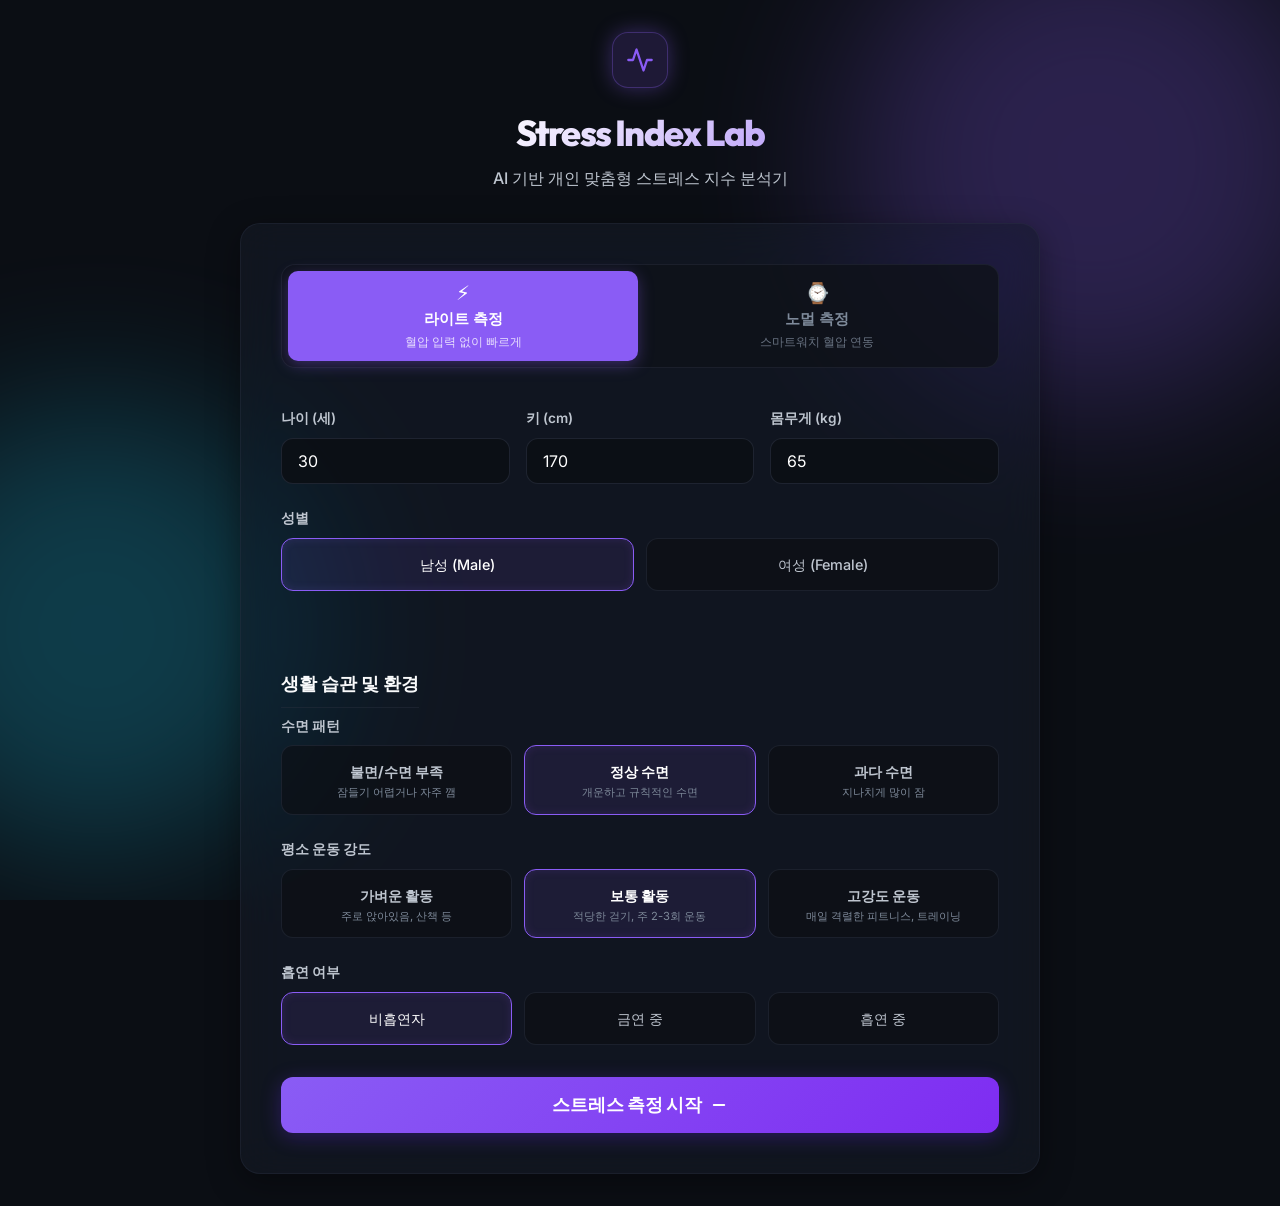
==== frontend/index.html @ 4cf1e62e "Add frontend, backend, and model files for toy web service" ====
<!DOCTYPE html>
<html lang="ko">
<head>
  <meta charset="UTF-8">
  <meta name="viewport" content="width=device-width, initial-scale=1.0">
  <title>Stress Index Lab | 스트레스 지수 측정 서비스</title>
  <!-- Google Fonts: Outfit & Inter for premium typography -->
  <link rel="preconnect" href="https://fonts.googleapis.com">
  <link rel="preconnect" href="https://fonts.gstatic.com" crossorigin>
  <link href="https://fonts.googleapis.com/css2?family=Inter:wght@300;400;500;600;700&family=Outfit:wght@400;500;600;700;800&display=swap" rel="stylesheet">
  <link rel="stylesheet" href="static/css/styles.css">
</head>
<body>
  <div class="background-decorations">
    <div class="blob blob-1"></div>
    <div class="blob blob-2"></div>
  </div>

  <main class="app-container">
    <header class="app-header">
      <div class="logo">
        <svg xmlns="http://www.w3.org/2000/svg" viewBox="0 0 24 24" fill="none" stroke="currentColor" stroke-width="2" stroke-linecap="round" stroke-linejoin="round" class="feather feather-activity"><polyline points="22 12 18 12 15 21 9 3 6 12 2 12"></polyline></svg>
      </div>
      <h1>Stress Index Lab</h1>
      <p class="subtitle">AI 기반 개인 맞춤형 스트레스 지수 분석기</p>
    </header>

    <section class="card glass">
      <!-- Mode Toggle tabs -->
      <div class="mode-tabs">
        <button type="button" class="tab-btn active" id="tab-lite" data-mode="lite">
          <span class="icon">⚡</span>
          <span class="label">라이트 측정</span>
          <span class="desc">혈압 입력 없이 빠르게</span>
        </button>
        <button type="button" class="tab-btn" id="tab-normal" data-mode="normal">
          <span class="icon">⌚</span>
          <span class="label">노멀 측정</span>
          <span class="desc">스마트워치 혈압 연동</span>
        </button>
      </div>

      <form id="stress-form" novalidate>
        <fieldset class="form-section">
          <legend class="sr-only">신체 정보 입력</legend>
          
          <div class="form-row">
            <!-- Age input -->
            <div class="input-group">
              <label for="age">나이 (세)</label>
              <input type="number" id="age" name="age" min="1" max="120" value="30" required>
              <span class="error-msg" id="age-error">올바른 나이를 입력하세요.</span>
            </div>

            <!-- Height input -->
            <div class="input-group">
              <label for="height">키 (cm)</label>
              <input type="number" id="height" name="height" min="50" max="250" step="0.1" value="170" required>
              <span class="error-msg" id="height-error">올바른 키를 입력하세요.</span>
            </div>

            <!-- Weight input -->
            <div class="input-group">
              <label for="weight">몸무게 (kg)</label>
              <input type="number" id="weight" name="weight" min="10" max="300" step="0.1" value="65" required>
              <span class="error-msg" id="weight-error">올바른 몸무게를 입력하세요.</span>
            </div>
          </div>

          <!-- Gender radio group -->
          <div class="input-group radio-group">
            <span class="group-label">성별</span>
            <div class="radio-options">
              <label class="radio-card">
                <input type="radio" name="gender" value="M" checked>
                <span class="radio-content">남성 (Male)</span>
              </label>
              <label class="radio-card">
                <input type="radio" name="gender" value="F">
                <span class="radio-content">여성 (Female)</span>
              </label>
            </div>
          </div>
        </fieldset>

        <!-- Dynamic Blood Pressure Fields for Normal Mode -->
        <fieldset class="form-section expandable collapsed" id="bp-fieldset" disabled>
          <legend class="section-title">혈압 수치 입력</legend>
          <div class="form-row">
            <!-- Systolic BP input -->
            <div class="input-group">
              <label for="systolic_blood_pressure">수축기 혈압 (mmHg) <span class="hint">최고 혈압</span></label>
              <input type="number" id="systolic_blood_pressure" name="systolic_blood_pressure" min="50" max="250" value="120">
              <span class="error-msg" id="systolic-error">최고 혈압을 입력하세요.</span>
            </div>

            <!-- Diastolic BP input -->
            <div class="input-group">
              <label for="diastolic_blood_pressure">이완기 혈압 (mmHg) <span class="hint">최저 혈압</span></label>
              <input type="number" id="diastolic_blood_pressure" name="diastolic_blood_pressure" min="30" max="200" value="80">
              <span class="error-msg" id="diastolic-error">최저 혈압을 입력하세요.</span>
            </div>
          </div>
        </fieldset>

        <fieldset class="form-section">
          <legend class="section-title">생활 습관 및 환경</legend>

          <!-- Sleep Pattern radio group -->
          <div class="input-group radio-group">
            <span class="group-label">수면 패턴</span>
            <div class="radio-options col-3">
              <label class="radio-card">
                <input type="radio" name="sleep_pattern" value="sleep difficulty">
                <span class="radio-content">
                  <span class="title">불면/수면 부족</span>
                  <span class="desc">잠들기 어렵거나 자주 깸</span>
                </span>
              </label>
              <label class="radio-card">
                <input type="radio" name="sleep_pattern" value="normal" checked>
                <span class="radio-content">
                  <span class="title">정상 수면</span>
                  <span class="desc">개운하고 규칙적인 수면</span>
                </span>
              </label>
              <label class="radio-card">
                <input type="radio" name="sleep_pattern" value="oversleeping">
                <span class="radio-content">
                  <span class="title">과다 수면</span>
                  <span class="desc">지나치게 많이 잠</span>
                </span>
              </label>
            </div>
          </div>

          <!-- Activity Level radio group -->
          <div class="input-group radio-group">
            <span class="group-label">평소 운동 강도</span>
            <div class="radio-options col-3">
              <label class="radio-card">
                <input type="radio" name="activity" value="light">
                <span class="radio-content">
                  <span class="title">가벼운 활동</span>
                  <span class="desc">주로 앉아있음, 산책 등</span>
                </span>
              </label>
              <label class="radio-card">
                <input type="radio" name="activity" value="moderate" checked>
                <span class="radio-content">
                  <span class="title">보통 활동</span>
                  <span class="desc">적당한 걷기, 주 2-3회 운동</span>
                </span>
              </label>
              <label class="radio-card">
                <input type="radio" name="activity" value="intense">
                <span class="radio-content">
                  <span class="title">고강도 운동</span>
                  <span class="desc">매일 격렬한 피트니스, 트레이닝</span>
                </span>
              </label>
            </div>
          </div>

          <!-- Smoke Status radio group -->
          <div class="input-group radio-group">
            <span class="group-label">흡연 여부</span>
            <div class="radio-options col-3">
              <label class="radio-card">
                <input type="radio" name="smoke_status" value="non-smoker" checked>
                <span class="radio-content">비흡연자</span>
              </label>
              <label class="radio-card">
                <input type="radio" name="smoke_status" value="ex-smoker">
                <span class="radio-content">금연 중</span>
              </label>
              <label class="radio-card">
                <input type="radio" name="smoke_status" value="current-smoker">
                <span class="radio-content">흡연 중</span>
              </label>
            </div>
          </div>
        </fieldset>

        <button type="submit" class="submit-btn" id="submit-btn">
          <span>스트레스 측정 시작</span>
          <svg xmlns="http://www.w3.org/2000/svg" viewBox="0 0 24 24" fill="none" stroke="currentColor" stroke-width="2.5" stroke-linecap="round" stroke-linejoin="round" class="arrow-icon"><line x1="5" y1="12" x2="19" y2="12"></polyline><polyline points="12 5 19 12 12 19"></polyline></svg>
        </button>
      </form>
    </section>
  </main>

  <!-- Loading Overlay -->
  <div class="loading-overlay hidden" id="loading-overlay">
    <div class="loading-content glass">
      <div class="spinner-container">
        <div class="pulse-ring"></div>
        <div class="pulse-icon">🧠</div>
      </div>
      <h3 id="loading-status">서버 연결 중...</h3>
      <div class="progress-bar-container">
        <div class="progress-bar" id="progress-bar"></div>
      </div>
      <p class="loading-hint hidden" id="loading-hint">
        ⚠️ 모델 서버를 깨우고 있습니다 (Cold Start).<br>처음 호출 시 최대 30초가 소요될 수 있으니 잠시만 기다려주세요.
      </p>
    </div>
  </div>

  <!-- Result Dialog (Native Modal) -->
  <dialog class="result-dialog glass" id="result-dialog">
    <form method="dialog" class="dialog-form">
      <button type="submit" class="close-btn" aria-label="닫기">
        <svg xmlns="http://www.w3.org/2000/svg" viewBox="0 0 24 24" fill="none" stroke="currentColor" stroke-width="2.5" stroke-linecap="round" stroke-linejoin="round" class="close-icon"><line x1="18" y1="6" x2="6" y2="18"></line><line x1="6" y1="6" x2="18" y2="18"></line></svg>
      </button>

      <div class="result-header">
        <h2>스트레스 측정 결과</h2>
        <span class="model-badge" id="res-model-type">Normal Mode</span>
      </div>

      <div class="result-body">
        <div class="result-visual">
          <div class="gauge-container">
            <svg class="gauge-svg" viewBox="0 0 100 100">
              <circle class="gauge-bg" cx="50" cy="50" r="42"></circle>
              <circle class="gauge-fill" id="res-gauge-fill" cx="50" cy="50" r="42"></circle>
            </svg>
            <div class="gauge-overlay">
              <span class="gauge-num" id="res-score-pct">0.0%</span>
              <span class="gauge-rank" id="res-rank">상위 0.0%</span>
            </div>
          </div>
          <div class="level-badge" id="res-level-badge">보통</div>
        </div>

        <p class="result-description" id="res-description">
          지극히 정상적이고 일상적인 스트레스 수준입니다. 적절한 휴식이 필요합니다.
        </p>

        <div class="suggestion-section">
          <!-- Recommended action card -->
          <div class="suggestion-card">
            <div class="card-header">
              <span class="icon">🧘</span>
              <h4>권장 행동 가이드</h4>
            </div>
            <p id="res-action">규칙적인 수면과 함께 가벼운 운동으로 피로를 해소해보세요.</p>
          </div>

          <!-- Recommended supplement card -->
          <div class="suggestion-card">
            <div class="card-header">
              <span class="icon">💊</span>
              <h4>도움이 되는 보조 식품</h4>
            </div>
            <p id="res-supplement">비타민 B 복합체나 홍경천 추출물</p>
          </div>
        </div>
      </div>

      <div class="result-footer">
        <button type="submit" class="confirm-btn">확인 및 닫기</button>
      </div>
    </form>
  </dialog>

  <script src="static/js/app.js"></script>
</body>
</html>
---- frontend/static/css/styles.css ----
/* ==========================================================================
   Design System & Variable Tokens
   ========================================================================== */
:root {
  /* Color Palette (HSL Tailored) */
  --bg-dark: hsl(222, 28%, 6%);
  --card-bg: hsla(222, 24%, 12%, 0.6);
  --card-border: hsla(222, 20%, 25%, 0.3);
  
  --text-primary: hsl(210, 20%, 98%);
  --text-secondary: hsl(215, 15%, 78%);
  --text-muted: hsl(215, 12%, 55%);
  
  --primary: hsl(258, 88%, 66%);
  --primary-glow: hsla(258, 88%, 66%, 0.35);
  --primary-hover: hsl(258, 88%, 72%);
  
  /* Stress Levels Themes */
  --color-very-low: hsl(142, 72%, 45%);
  --color-low: hsl(160, 68%, 46%);
  --color-normal: hsl(42, 92%, 53%);
  --color-high: hsl(20, 92%, 55%);
  --color-very-high: hsl(0, 92%, 58%);
  
  /* Fonts */
  --font-family: 'Inter', system-ui, -apple-system, sans-serif;
  --font-display: 'Outfit', var(--font-family);
  
  /* Grid & Spacing */
  --radius-lg: 20px;
  --radius-md: 12px;
  --radius-sm: 8px;
  --transition-smooth: all 0.35s cubic-bezier(0.25, 0.8, 0.25, 1);
}

/* ==========================================================================
   Reset & Base Styles
   ========================================================================== */
*, *::before, *::after {
  box-sizing: border-box;
  margin: 0;
  padding: 0;
}

body {
  background-color: var(--bg-dark);
  color: var(--text-primary);
  font-family: var(--font-family);
  line-height: 1.6;
  min-height: 100vh;
  position: relative;
  overflow-x: hidden;
  display: flex;
  justify-content: center;
  align-items: center;
  padding: 2rem 1rem;
}

.sr-only {
  position: absolute;
  width: 1px;
  height: 1px;
  padding: 0;
  margin: -1px;
  overflow: hidden;
  clip: rect(0, 0, 0, 0);
  white-space: nowrap;
  border: 0;
}

/* Background Glowing Blobs */
.background-decorations {
  position: absolute;
  top: 0;
  left: 0;
  width: 100vw;
  height: 100vh;
  overflow: hidden;
  z-index: -1;
  pointer-events: none;
}

.blob {
  position: absolute;
  border-radius: 50%;
  filter: blur(80px);
  opacity: 0.25;
}

.blob-1 {
  width: 500px;
  height: 500px;
  background-color: var(--primary);
  top: -10%;
  right: -5%;
}

.blob-2 {
  width: 450px;
  height: 450px;
  background-color: hsl(190, 80%, 50%);
  bottom: 5%;
  left: -10%;
}

/* ==========================================================================
   Layout Structures (Responsive Grid)
   ========================================================================== */
.app-container {
  width: 100%;
  max-width: 800px;
  display: flex;
  flex-direction: column;
  gap: 2rem;
  z-index: 2;
}

.app-header {
  text-align: center;
}

.app-header .logo {
  display: inline-flex;
  justify-content: center;
  align-items: center;
  width: 56px;
  height: 56px;
  border-radius: 16px;
  background-color: hsla(258, 88%, 66%, 0.15);
  border: 1px solid hsla(258, 88%, 66%, 0.3);
  color: var(--primary);
  margin-bottom: 1rem;
  box-shadow: 0 0 20px var(--primary-glow);
}

.app-header .logo svg {
  width: 28px;
  height: 28px;
}

.app-header h1 {
  font-family: var(--font-display);
  font-size: 2.25rem;
  font-weight: 800;
  letter-spacing: -0.05em;
  background: linear-gradient(135deg, #fff 30%, var(--primary) 100%);
  -webkit-background-clip: text;
  -webkit-text-fill-color: transparent;
  margin-bottom: 0.25rem;
}

.app-header .subtitle {
  color: var(--text-secondary);
  font-size: 1rem;
  font-weight: 500;
}

/* Glassmorphism Card styling */
.glass {
  background: var(--card-bg);
  backdrop-filter: blur(20px) saturate(180%);
  -webkit-backdrop-filter: blur(20px) saturate(180%);
  border: 1px solid var(--card-border);
  border-radius: var(--radius-lg);
  box-shadow: 0 8px 32px 0 rgba(0, 0, 0, 0.37);
}

.card {
  padding: 2.5rem;
}

/* ==========================================================================
   Components: Form & Tabs
   ========================================================================== */
.mode-tabs {
  display: flex;
  background-color: hsla(222, 24%, 8%, 0.8);
  padding: 6px;
  border-radius: 14px;
  border: 1px solid hsla(222, 20%, 20%, 0.5);
  margin-bottom: 2.5rem;
  gap: 4px;
}

.tab-btn {
  flex: 1;
  background: none;
  border: none;
  padding: 10px 15px;
  border-radius: 10px;
  color: var(--text-muted);
  cursor: pointer;
  display: flex;
  flex-direction: column;
  align-items: center;
  gap: 4px;
  font-family: var(--font-family);
  transition: var(--transition-smooth);
}

.tab-btn:hover {
  color: var(--text-secondary);
  background-color: hsla(222, 20%, 15%, 0.4);
}

.tab-btn.active {
  background-color: var(--primary);
  color: #fff;
  box-shadow: 0 4px 15px var(--primary-glow);
}

.tab-btn .icon {
  font-size: 1.25rem;
}

.tab-btn .label {
  font-size: 0.95rem;
  font-weight: 700;
}

.tab-btn .desc {
  font-size: 0.75rem;
  opacity: 0.8;
  font-weight: 400;
}

/* Form inputs & grouping */
.form-section {
  border: none;
  margin-bottom: 2rem;
  display: flex;
  flex-direction: column;
  gap: 1.5rem;
}

.section-title {
  font-family: var(--font-display);
  font-size: 1.15rem;
  font-weight: 700;
  color: var(--text-primary);
  margin-bottom: 0.5rem;
  padding-bottom: 0.5rem;
  border-bottom: 1px solid hsla(222, 20%, 20%, 0.5);
}

.form-row {
  display: grid;
  grid-template-columns: repeat(3, 1fr);
  gap: 1rem;
}

.input-group {
  display: flex;
  flex-direction: column;
  gap: 0.5rem;
}

.input-group label {
  font-size: 0.85rem;
  font-weight: 600;
  color: var(--text-secondary);
}

.input-group label .hint {
  font-size: 0.75rem;
  color: var(--text-muted);
  font-weight: 400;
}

/* Styled number inputs */
input[type="number"] {
  width: 100%;
  background-color: hsla(222, 24%, 6%, 0.8);
  border: 1px solid hsla(222, 20%, 25%, 0.5);
  border-radius: var(--radius-md);
  padding: 12px 16px;
  font-size: 1rem;
  color: #fff;
  font-family: var(--font-family);
  transition: var(--transition-smooth);
}

input[type="number"]:focus {
  outline: none;
  border-color: var(--primary);
  box-shadow: 0 0 0 3px var(--primary-glow);
}

/* Radio button card styling */
.group-label {
  font-size: 0.85rem;
  font-weight: 600;
  color: var(--text-secondary);
}

.radio-options {
  display: grid;
  grid-template-columns: repeat(2, 1fr);
  gap: 0.75rem;
}

.radio-options.col-3 {
  grid-template-columns: repeat(3, 1fr);
}

.radio-card {
  position: relative;
  cursor: pointer;
}

.radio-card input[type="radio"] {
  position: absolute;
  opacity: 0;
  width: 0;
  height: 0;
}

.radio-content {
  display: flex;
  flex-direction: column;
  justify-content: center;
  align-items: center;
  text-align: center;
  background-color: hsla(222, 24%, 6%, 0.6);
  border: 1px solid hsla(222, 20%, 25%, 0.4);
  border-radius: var(--radius-md);
  padding: 14px;
  min-height: 52px;
  color: var(--text-secondary);
  font-size: 0.9rem;
  font-weight: 500;
  transition: var(--transition-smooth);
}

.radio-card:hover .radio-content {
  border-color: hsla(258, 88%, 66%, 0.5);
  background-color: hsla(222, 20%, 15%, 0.4);
}

.radio-card input[type="radio"]:checked + .radio-content {
  border-color: var(--primary);
  background-color: hsla(258, 88%, 66%, 0.1);
  color: #fff;
  box-shadow: inset 0 0 10px hsla(258, 88%, 66%, 0.15);
}

.radio-content .title {
  font-weight: 700;
  font-size: 0.9rem;
  margin-bottom: 2px;
}

.radio-content .desc {
  font-size: 0.7rem;
  font-weight: 400;
  color: var(--text-muted);
  line-height: 1.3;
}

/* Expandable logic with animation */
.expandable {
  max-height: 500px;
  opacity: 1;
  overflow: hidden;
  transition: max-height 0.4s ease-out, opacity 0.3s ease-out, margin-bottom 0.3s ease-out;
}

.expandable.collapsed {
  max-height: 0;
  opacity: 0;
  margin-bottom: 0 !important;
}

/* Submit button */
.submit-btn {
  width: 100%;
  background: linear-gradient(135deg, var(--primary) 0%, hsl(265, 88%, 56%) 100%);
  border: none;
  border-radius: var(--radius-md);
  padding: 16px 20px;
  color: #fff;
  font-family: var(--font-display);
  font-size: 1.1rem;
  font-weight: 700;
  cursor: pointer;
  display: flex;
  justify-content: center;
  align-items: center;
  gap: 8px;
  transition: var(--transition-smooth);
  box-shadow: 0 4px 20px hsla(258, 88%, 56%, 0.3);
}

.submit-btn:hover {
  transform: translateY(-2px);
  box-shadow: 0 6px 25px hsla(258, 88%, 56%, 0.5);
  filter: brightness(1.1);
}

.submit-btn:active {
  transform: translateY(1px);
}

.submit-btn .arrow-icon {
  width: 18px;
  height: 18px;
  transition: transform 0.25s ease;
}

.submit-btn:hover .arrow-icon {
  transform: translateX(4px);
}

/* Input validation error styling */
.input-group.invalid input {
  border-color: var(--color-very-high) !important;
  box-shadow: 0 0 0 3px hsla(0, 92%, 58%, 0.2) !important;
}

.error-msg {
  font-size: 0.75rem;
  color: var(--color-very-high);
  display: none;
  margin-top: 2px;
}

.input-group.invalid .error-msg {
  display: block;
}

/* ==========================================================================
   Overlay Component: Simulated Loading
   ========================================================================== */
.loading-overlay {
  position: fixed;
  top: 0;
  left: 0;
  width: 100%;
  height: 100%;
  background-color: rgba(6, 9, 15, 0.85);
  backdrop-filter: blur(10px);
  display: flex;
  justify-content: center;
  align-items: center;
  z-index: 1000;
  opacity: 1;
  transition: opacity 0.3s ease;
  padding: 1.5rem;
}

.loading-overlay.hidden {
  display: none;
  opacity: 0;
  pointer-events: none;
}

.loading-content {
  width: 100%;
  max-width: 420px;
  padding: 3rem 2rem;
  display: flex;
  flex-direction: column;
  align-items: center;
  text-align: center;
}

/* Interactive Spinner Ring */
.spinner-container {
  position: relative;
  width: 80px;
  height: 80px;
  margin-bottom: 2rem;
  display: flex;
  justify-content: center;
  align-items: center;
}

.pulse-ring {
  position: absolute;
  width: 100%;
  height: 100%;
  border-radius: 50%;
  border: 3px solid hsla(258, 88%, 66%, 0.15);
  border-top-color: var(--primary);
  animation: spin 1.2s linear infinite;
}

.pulse-icon {
  font-size: 2.25rem;
  animation: pulse 1.5s ease-in-out infinite;
}

@keyframes spin {
  0% { transform: rotate(0deg); }
  100% { transform: rotate(360deg); }
}

@keyframes pulse {
  0%, 100% { transform: scale(1); }
  50% { transform: scale(1.15); }
}

.loading-content h3 {
  font-family: var(--font-display);
  font-size: 1.25rem;
  font-weight: 700;
  margin-bottom: 1rem;
}

.progress-bar-container {
  width: 100%;
  height: 6px;
  background-color: hsla(222, 20%, 20%, 0.6);
  border-radius: 3px;
  overflow: hidden;
  margin-bottom: 1rem;
}

.progress-bar {
  width: 0%;
  height: 100%;
  background: linear-gradient(90deg, var(--primary) 0%, hsl(190, 80%, 50%) 100%);
  border-radius: 3px;
  transition: width 0.1s linear;
}

.loading-hint {
  font-size: 0.78rem;
  color: var(--text-muted);
  line-height: 1.4;
  animation: fadeIn 0.4s ease forwards;
}

.loading-hint.hidden {
  display: none;
}

@keyframes fadeIn {
  from { opacity: 0; transform: translateY(5px); }
  to { opacity: 1; transform: translateY(0); }
}

/* ==========================================================================
   Overlay Component: Native Modal Dialog
   ========================================================================== */
.result-dialog {
  margin: auto;
  border: 1px solid var(--card-border);
  outline: none;
  max-width: 580px;
  width: 90%;
  padding: 2rem;
  box-shadow: 0 24px 64px rgba(0, 0, 0, 0.6);
  animation: modalSlideUp 0.4s cubic-bezier(0.25, 0.8, 0.25, 1) forwards;
}

@keyframes modalSlideUp {
  from { opacity: 0; transform: translateY(30px); }
  to { opacity: 1; transform: translateY(0); }
}

.result-dialog::backdrop {
  background-color: rgba(6, 9, 15, 0.85);
  backdrop-filter: blur(12px);
  animation: backdropFadeIn 0.3s ease forwards;
}

@keyframes backdropFadeIn {
  from { opacity: 0; }
  to { opacity: 1; }
}

.dialog-form {
  position: relative;
  display: flex;
  flex-direction: column;
  gap: 1.5rem;
}

/* Close button on modal header */
.close-btn {
  position: absolute;
  top: 0;
  right: 0;
  background: none;
  border: none;
  color: var(--text-muted);
  cursor: pointer;
  transition: var(--transition-smooth);
}

.close-btn:hover {
  color: #fff;
  transform: rotate(90deg);
}

.close-btn svg {
  width: 20px;
  height: 20px;
}

.result-header h2 {
  font-family: var(--font-display);
  font-size: 1.6rem;
  font-weight: 800;
  letter-spacing: -0.03em;
  margin-bottom: 0.25rem;
}

.model-badge {
  display: inline-block;
  font-size: 0.72rem;
  font-weight: 700;
  background-color: hsla(222, 20%, 25%, 0.5);
  border: 1px solid hsla(222, 20%, 35%, 0.4);
  padding: 3px 8px;
  border-radius: 6px;
  color: var(--text-secondary);
  text-transform: uppercase;
}

/* Result Visualization (Gauges) */
.result-body {
  display: flex;
  flex-direction: column;
  gap: 1.5rem;
}

.result-visual {
  display: flex;
  flex-direction: column;
  align-items: center;
  gap: 1rem;
}

.gauge-container {
  position: relative;
  width: 160px;
  height: 160px;
}

.gauge-svg {
  transform: rotate(-90deg);
  width: 100%;
  height: 100%;
}

.gauge-bg {
  fill: none;
  stroke: hsla(222, 20%, 20%, 0.4);
  stroke-width: 7;
}

.gauge-fill {
  fill: none;
  stroke: var(--primary);
  stroke-width: 8;
  stroke-linecap: round;
  stroke-dasharray: 264; /* 2 * pi * r = 2 * 3.14159 * 42 = ~263.9 */
  stroke-dashoffset: 264;
  transition: stroke-dashoffset 1.5s cubic-bezier(0.25, 0.8, 0.25, 1);
}

.gauge-overlay {
  position: absolute;
  top: 0;
  left: 0;
  width: 100%;
  height: 100%;
  display: flex;
  flex-direction: column;
  justify-content: center;
  align-items: center;
}

.gauge-num {
  font-family: var(--font-display);
  font-size: 2.1rem;
  font-weight: 800;
  line-height: 1;
}

.gauge-rank {
  font-size: 0.82rem;
  font-weight: 600;
  color: var(--text-secondary);
  margin-top: 2px;
}

/* Level classification badge */
.level-badge {
  display: inline-flex;
  padding: 6px 16px;
  border-radius: 30px;
  font-weight: 700;
  font-size: 1.05rem;
  border: 1px solid transparent;
  box-shadow: 0 4px 15px rgba(0, 0, 0, 0.25);
  transition: var(--transition-smooth);
}

/* Color codes mapping for classifications */
.very-low {
  background-color: hsla(142, 72%, 45%, 0.15);
  border-color: var(--color-very-low);
  color: var(--color-very-low);
  box-shadow: 0 0 15px hsla(142, 72%, 45%, 0.15);
}

.low {
  background-color: hsla(160, 68%, 46%, 0.15);
  border-color: var(--color-low);
  color: var(--color-low);
  box-shadow: 0 0 15px hsla(160, 68%, 46%, 0.15);
}

.normal {
  background-color: hsla(42, 92%, 53%, 0.15);
  border-color: var(--color-normal);
  color: var(--color-normal);
  box-shadow: 0 0 15px hsla(42, 92%, 53%, 0.15);
}

.high {
  background-color: hsla(20, 92%, 55%, 0.15);
  border-color: var(--color-high);
  color: var(--color-high);
  box-shadow: 0 0 15px hsla(20, 92%, 55%, 0.15);
}

.very-high {
  background-color: hsla(0, 92%, 58%, 0.15);
  border-color: var(--color-very-high);
  color: var(--color-very-high);
  box-shadow: 0 0 15px hsla(0, 92%, 58%, 0.15);
}

.result-description {
  text-align: center;
  font-size: 0.98rem;
  color: var(--text-primary);
  line-height: 1.5;
  background-color: hsla(222, 20%, 15%, 0.3);
  padding: 14px 20px;
  border-radius: var(--radius-md);
  border: 1px solid hsla(222, 20%, 20%, 0.3);
}

/* Suggestions cards grid */
.suggestion-section {
  display: grid;
  grid-template-columns: repeat(2, 1fr);
  gap: 1rem;
}

.suggestion-card {
  background-color: hsla(222, 20%, 15%, 0.3);
  border: 1px solid hsla(222, 20%, 20%, 0.5);
  border-radius: var(--radius-md);
  padding: 1.25rem;
}

.suggestion-card .card-header {
  display: flex;
  align-items: center;
  gap: 8px;
  margin-bottom: 0.5rem;
}

.suggestion-card .card-header .icon {
  font-size: 1.25rem;
}

.suggestion-card h4 {
  font-family: var(--font-display);
  font-weight: 700;
  font-size: 0.92rem;
  color: var(--text-primary);
}

.suggestion-card p {
  font-size: 0.84rem;
  color: var(--text-secondary);
  line-height: 1.4;
}

.result-footer {
  margin-top: 1rem;
}

.confirm-btn {
  width: 100%;
  background-color: hsla(222, 20%, 20%, 0.8);
  border: 1px solid hsla(222, 20%, 30%, 0.5);
  border-radius: var(--radius-md);
  padding: 14px 20px;
  color: #fff;
  font-family: var(--font-display);
  font-weight: 700;
  font-size: 1rem;
  cursor: pointer;
  transition: var(--transition-smooth);
}

.confirm-btn:hover {
  background-color: hsla(222, 20%, 25%, 0.9);
  border-color: hsla(222, 20%, 40%, 0.5);
}

/* ==========================================================================
   Responsive Breakpoints
   ========================================================================== */

/* 1. Web / Large Viewports (Already default) */

/* 2. Tablet Viewport (768px - 1024px) */
@media (max-width: 1024px) {
  .card {
    padding: 2rem;
  }
}

/* 3. Mobile Viewport (< 768px) */
@media (max-width: 768px) {
  body {
    padding: 1rem 0.5rem;
  }
  
  .app-header h1 {
    font-size: 1.85rem;
  }
  
  .card {
    padding: 1.5rem 1.2rem;
  }
  
  .mode-tabs {
    margin-bottom: 1.75rem;
  }
  
  .tab-btn {
    padding: 8px 10px;
  }
  
  .tab-btn .label {
    font-size: 0.85rem;
  }
  
  .tab-btn .desc {
    display: none; /* Hide description on mobile to save space */
  }
  
  .form-row {
    grid-template-columns: 1fr; /* Stack age, height, weight inputs */
    gap: 1.25rem;
  }
  
  .radio-options {
    grid-template-columns: 1fr; /* Stack options for genders */
  }
  
  .radio-options.col-3 {
    grid-template-columns: 1fr; /* Stack lifestyle options */
    gap: 0.5rem;
  }
  
  .radio-content {
    min-height: 48px;
    padding: 10px;
  }
  
  .suggestion-section {
    grid-template-columns: 1fr; /* Stack action/supplement cards */
  }
  
  .result-dialog {
    width: 95%;
    padding: 1.5rem 1.2rem;
  }
}
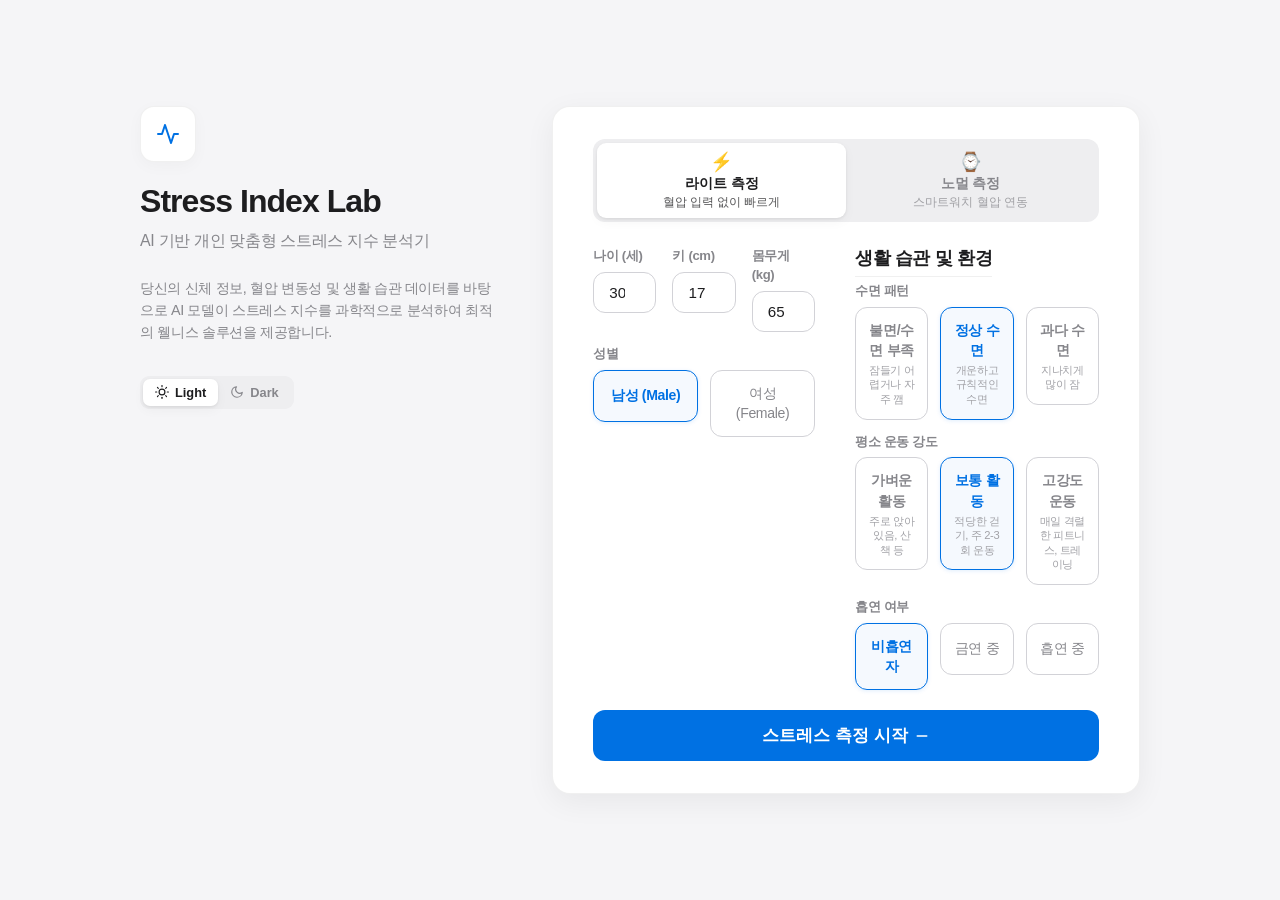
==== commit 07c0bbb7: "layout: move logo to left sidebar on desktop and add Apple-style light/dark mode switcher" ====
--- a/frontend/index.html
+++ b/frontend/index.html
@@ -17,15 +17,31 @@
   </div>
 
   <main class="app-container">
-    <header class="app-header">
-      <div class="logo">
-        <svg xmlns="http://www.w3.org/2000/svg" viewBox="0 0 24 24" fill="none" stroke="currentColor" stroke-width="2" stroke-linecap="round" stroke-linejoin="round" class="feather feather-activity"><polyline points="22 12 18 12 15 21 9 3 6 12 2 12"></polyline></svg>
-      </div>
-      <h1>Stress Index Lab</h1>
-      <p class="subtitle">AI 기반 개인 맞춤형 스트레스 지수 분석기</p>
-    </header>
-
-    <section class="card glass">
+    <div class="sidebar">
+      <header class="app-header">
+        <div class="logo">
+          <svg xmlns="http://www.w3.org/2000/svg" viewBox="0 0 24 24" fill="none" stroke="currentColor" stroke-width="2" stroke-linecap="round" stroke-linejoin="round" class="feather feather-activity"><polyline points="22 12 18 12 15 21 9 3 6 12 2 12"></polyline></svg>
+        </div>
+        <h1>Stress Index Lab</h1>
+        <p class="subtitle">AI 기반 개인 맞춤형 스트레스 지수 분석기</p>
+      </header>
+      <p class="sidebar-desc">
+        당신의 신체 정보, 혈압 변동성 및 생활 습관 데이터를 바탕으로 AI 모델이 스트레스 지수를 과학적으로 분석하여 최적의 웰니스 솔루션을 제공합니다.
+      </p>
+      <!-- Apple-style Theme Switcher -->
+      <div class="theme-switcher">
+        <button type="button" class="theme-btn" id="theme-light" aria-label="라이트 모드">
+          <svg xmlns="http://www.w3.org/2000/svg" width="14" height="14" viewBox="0 0 24 24" fill="none" stroke="currentColor" stroke-width="2" stroke-linecap="round" stroke-linejoin="round" class="sun-icon"><circle cx="12" cy="12" r="5"></circle><line x1="12" y1="1" x2="12" y2="3"></line><line x1="12" y1="21" x2="12" y2="23"></line><line x1="4.22" y1="4.22" x2="5.64" y2="5.64"></line><line x1="18.36" y1="18.36" x2="19.78" y2="19.78"></line><line x1="1" y1="12" x2="3" y2="12"></line><line x1="21" y1="12" x2="23" y2="12"></line><line x1="4.22" y1="19.78" x2="5.64" y2="18.36"></line><line x1="18.36" y1="5.64" x2="19.78" y2="4.22"></line></svg>
+          <span>Light</span>
+        </button>
+        <button type="button" class="theme-btn" id="theme-dark" aria-label="다크 모드">
+          <svg xmlns="http://www.w3.org/2000/svg" width="14" height="14" viewBox="0 0 24 24" fill="none" stroke="currentColor" stroke-width="2" stroke-linecap="round" stroke-linejoin="round" class="moon-icon"><path d="M21 12.79A9 9 0 1 1 11.21 3 7 7 0 0 0 21 12.79z"></path></svg>
+          <span>Dark</span>
+        </button>
+      </div>
+    </div>
+
+    <section class="card">
       <!-- Mode Toggle tabs -->
       <div class="mode-tabs">
         <button type="button" class="tab-btn active" id="tab-lite" data-mode="lite">
--- a/frontend/static/css/styles.css
+++ b/frontend/static/css/styles.css
@@ -1,36 +1,88 @@
 /* ==========================================================================
-   Design System & Variable Tokens
+   Design System & Variable Tokens (Apple SF/Store Style)
    ========================================================================== */
 :root {
-  /* Color Palette (HSL Tailored) */
-  --bg-dark: hsl(222, 28%, 6%);
-  --card-bg: hsla(222, 24%, 12%, 0.6);
-  --card-border: hsla(222, 20%, 25%, 0.3);
-  
-  --text-primary: hsl(210, 20%, 98%);
-  --text-secondary: hsl(215, 15%, 78%);
-  --text-muted: hsl(215, 12%, 55%);
-  
-  --primary: hsl(258, 88%, 66%);
-  --primary-glow: hsla(258, 88%, 66%, 0.35);
-  --primary-hover: hsl(258, 88%, 72%);
+  /* Apple Light Mode Palette (Default) */
+  --bg-color: #F5F5F7; /* Apple signature light gray background */
+  --card-bg: #FFFFFF;
+  --card-border: rgba(0, 0, 0, 0.06);
+  
+  --text-primary: #1D1D1F; /* Apple black */
+  --text-secondary: #86868B; /* Apple gray */
+  --text-muted: #A1A1A6;
+  
+  --primary: #0071E3; /* Apple Blue */
+  --primary-glow: rgba(0, 113, 227, 0.12);
+  --primary-hover: #0077ED;
+  --primary-active: #0062C4;
+  
+  /* Segmented Control variables */
+  --segmented-bg: #EEEEF0;
+  --segmented-thumb: #FFFFFF;
+  --segmented-text-active: #1D1D1F;
+  
+  /* Inputs & radio cards */
+  --input-bg: #FFFFFF;
+  --input-border: #D2D2D7;
+  --radio-card-bg: #FFFFFF;
+  --radio-card-border: #D2D2D7;
+  --radio-card-hover: rgba(0, 113, 227, 0.04);
+  --radio-card-checked-bg: rgba(0, 113, 227, 0.04);
+  --radio-card-checked-border: #0071E3;
   
   /* Stress Levels Themes */
-  --color-very-low: hsl(142, 72%, 45%);
-  --color-low: hsl(160, 68%, 46%);
-  --color-normal: hsl(42, 92%, 53%);
-  --color-high: hsl(20, 92%, 55%);
-  --color-very-high: hsl(0, 92%, 58%);
+  --color-very-low: #34C759; /* Apple green */
+  --color-low: #30D158;
+  --color-normal: #FFCC00; /* Apple yellow */
+  --color-high: #FF9500; /* Apple orange */
+  --color-very-high: #FF3B30; /* Apple red */
   
   /* Fonts */
-  --font-family: 'Inter', system-ui, -apple-system, sans-serif;
-  --font-display: 'Outfit', var(--font-family);
+  --font-family: -apple-system, BlinkMacSystemFont, "SF Pro Text", "SF Pro Icons", "Helvetica Neue", Helvetica, Arial, sans-serif;
+  --font-display: -apple-system, BlinkMacSystemFont, "SF Pro Display", "SF Pro Icons", "Helvetica Neue", Helvetica, Arial, sans-serif;
   
   /* Grid & Spacing */
-  --radius-lg: 20px;
+  --radius-lg: 18px; /* Apple default card corner radius */
   --radius-md: 12px;
   --radius-sm: 8px;
-  --transition-smooth: all 0.35s cubic-bezier(0.25, 0.8, 0.25, 1);
+  --transition-smooth: all 0.25s cubic-bezier(0.25, 1, 0.5, 1); /* Apple-like fast-out transition */
+  --shadow-subtle: 0 4px 16px rgba(0, 0, 0, 0.03);
+  --shadow-card: 0 8px 30px rgba(0, 0, 0, 0.06);
+}
+
+/* Apple Dark Mode Palette */
+@media (prefers-color-scheme: dark) {
+  :root {
+    --bg-color: #161617; /* Apple premium dark background */
+    --card-bg: #1D1D1F; /* Apple dark card */
+    --card-border: rgba(255, 255, 255, 0.06);
+    
+    --text-primary: #F5F5F7;
+    --text-secondary: #86868B;
+    --text-muted: #6E6E73;
+    
+    --primary: #0A84FF; /* Apple SF Blue for dark mode */
+    --primary-glow: rgba(10, 132, 255, 0.2);
+    --primary-hover: #359AFF;
+    --primary-active: #0070E0;
+    
+    /* Segmented Control dark mode variables */
+    --segmented-bg: #2C2C2E;
+    --segmented-thumb: #636366;
+    --segmented-text-active: #F5F5F7;
+    
+    /* Inputs & radio cards dark mode */
+    --input-bg: #1D1D1F;
+    --input-border: #424245;
+    --radio-card-bg: #1D1D1F;
+    --radio-card-border: #424245;
+    --radio-card-hover: rgba(10, 132, 255, 0.05);
+    --radio-card-checked-bg: rgba(10, 132, 255, 0.05);
+    --radio-card-checked-border: #0A84FF;
+    
+    --shadow-subtle: 0 4px 16px rgba(0, 0, 0, 0.15);
+    --shadow-card: 0 8px 32px rgba(0, 0, 0, 0.3);
+  }
 }
 
 /* ==========================================================================
@@ -43,10 +95,12 @@
 }
 
 body {
-  background-color: var(--bg-dark);
+  background-color: var(--bg-color);
   color: var(--text-primary);
   font-family: var(--font-family);
-  line-height: 1.6;
+  line-height: 1.47059; /* Apple official typography line height */
+  font-weight: 400;
+  letter-spacing: -0.022em;
   min-height: 100vh;
   position: relative;
   overflow-x: hidden;
@@ -54,6 +108,7 @@
   justify-content: center;
   align-items: center;
   padding: 2rem 1rem;
+  transition: background-color 0.3s ease, color 0.3s ease;
 }
 
 .sr-only {
@@ -68,39 +123,9 @@
   border: 0;
 }
 
-/* Background Glowing Blobs */
+/* Hide background glowing blobs for clean Apple look */
 .background-decorations {
-  position: absolute;
-  top: 0;
-  left: 0;
-  width: 100vw;
-  height: 100vh;
-  overflow: hidden;
-  z-index: -1;
-  pointer-events: none;
-}
-
-.blob {
-  position: absolute;
-  border-radius: 50%;
-  filter: blur(80px);
-  opacity: 0.25;
-}
-
-.blob-1 {
-  width: 500px;
-  height: 500px;
-  background-color: var(--primary);
-  top: -10%;
-  right: -5%;
-}
-
-.blob-2 {
-  width: 450px;
-  height: 450px;
-  background-color: hsl(190, 80%, 50%);
-  bottom: 5%;
-  left: -10%;
+  display: none;
 }
 
 /* ==========================================================================
@@ -113,6 +138,56 @@
   flex-direction: column;
   gap: 2rem;
   z-index: 2;
+  transition: max-width 0.3s ease;
+}
+
+/* Sidebar default (mobile/tablet) */
+.sidebar {
+  display: flex;
+  flex-direction: column;
+  align-items: center;
+  gap: 1rem;
+  text-align: center;
+}
+
+.sidebar-desc {
+  display: none; /* Hide on mobile/tablet */
+}
+
+/* Apple-style Theme Switcher */
+.theme-switcher {
+  display: inline-flex;
+  background-color: var(--segmented-bg);
+  padding: 3px;
+  border-radius: 9px;
+  width: fit-content;
+  transition: background-color 0.3s ease;
+}
+
+.theme-btn {
+  background: none;
+  border: none;
+  padding: 6px 12px;
+  border-radius: 7px;
+  color: var(--text-secondary);
+  cursor: pointer;
+  display: flex;
+  align-items: center;
+  gap: 6px;
+  font-family: var(--font-family);
+  font-size: 0.8rem;
+  font-weight: 600;
+  transition: var(--transition-smooth);
+}
+
+.theme-btn:hover {
+  color: var(--text-primary);
+}
+
+.theme-btn.active {
+  background-color: var(--segmented-thumb);
+  color: var(--segmented-text-active);
+  box-shadow: 0 1px 3px rgba(0, 0, 0, 0.08), 0 4px 12px rgba(0, 0, 0, 0.04);
 }
 
 .app-header {
@@ -125,122 +200,121 @@
   align-items: center;
   width: 56px;
   height: 56px;
-  border-radius: 16px;
-  background-color: hsla(258, 88%, 66%, 0.15);
-  border: 1px solid hsla(258, 88%, 66%, 0.3);
+  border-radius: 14px;
+  background-color: var(--card-bg);
+  border: 1px solid var(--card-border);
   color: var(--primary);
   margin-bottom: 1rem;
-  box-shadow: 0 0 20px var(--primary-glow);
+  box-shadow: var(--shadow-subtle);
+  transition: all 0.3s ease;
 }
 
 .app-header .logo svg {
-  width: 28px;
-  height: 28px;
+  width: 26px;
+  height: 26px;
 }
 
 .app-header h1 {
   font-family: var(--font-display);
   font-size: 2.25rem;
-  font-weight: 800;
-  letter-spacing: -0.05em;
-  background: linear-gradient(135deg, #fff 30%, var(--primary) 100%);
-  -webkit-background-clip: text;
-  -webkit-text-fill-color: transparent;
+  font-weight: 700;
+  letter-spacing: -0.03em;
+  color: var(--text-primary);
   margin-bottom: 0.25rem;
+  background: none;
+  -webkit-text-fill-color: initial;
 }
 
 .app-header .subtitle {
   color: var(--text-secondary);
   font-size: 1rem;
-  font-weight: 500;
-}
-
-/* Glassmorphism Card styling */
-.glass {
-  background: var(--card-bg);
-  backdrop-filter: blur(20px) saturate(180%);
-  -webkit-backdrop-filter: blur(20px) saturate(180%);
+  font-weight: 400;
+}
+
+/* Flat Premium Card */
+.card {
+  background-color: var(--card-bg);
   border: 1px solid var(--card-border);
   border-radius: var(--radius-lg);
-  box-shadow: 0 8px 32px 0 rgba(0, 0, 0, 0.37);
-}
-
-.card {
+  box-shadow: var(--shadow-card);
   padding: 2.5rem;
+  transition: background-color 0.3s ease, border-color 0.3s ease, box-shadow 0.3s ease;
 }
 
 /* ==========================================================================
-   Components: Form & Tabs
+   Components: Form & Tabs (Segmented Controls)
    ========================================================================== */
 .mode-tabs {
   display: flex;
-  background-color: hsla(222, 24%, 8%, 0.8);
-  padding: 6px;
-  border-radius: 14px;
-  border: 1px solid hsla(222, 20%, 20%, 0.5);
-  margin-bottom: 2.5rem;
-  gap: 4px;
+  background-color: var(--segmented-bg);
+  padding: 4px;
+  border-radius: 12px;
+  border: none;
+  margin-bottom: 2.25rem;
+  gap: 0;
+  transition: background-color 0.3s ease;
 }
 
 .tab-btn {
   flex: 1;
   background: none;
   border: none;
-  padding: 10px 15px;
-  border-radius: 10px;
-  color: var(--text-muted);
+  padding: 8px 12px;
+  border-radius: 9px;
+  color: var(--text-secondary);
   cursor: pointer;
   display: flex;
   flex-direction: column;
   align-items: center;
-  gap: 4px;
+  gap: 2px;
   font-family: var(--font-family);
+  font-size: 0.85rem;
+  font-weight: 500;
   transition: var(--transition-smooth);
 }
 
 .tab-btn:hover {
-  color: var(--text-secondary);
-  background-color: hsla(222, 20%, 15%, 0.4);
+  color: var(--text-primary);
+  background: none;
 }
 
 .tab-btn.active {
-  background-color: var(--primary);
-  color: #fff;
-  box-shadow: 0 4px 15px var(--primary-glow);
+  background-color: var(--segmented-thumb);
+  color: var(--segmented-text-active);
+  box-shadow: 0 1px 3px rgba(0, 0, 0, 0.08), 0 4px 12px rgba(0, 0, 0, 0.04);
 }
 
 .tab-btn .icon {
-  font-size: 1.25rem;
+  font-size: 1.15rem;
 }
 
 .tab-btn .label {
-  font-size: 0.95rem;
-  font-weight: 700;
+  font-weight: 600;
 }
 
 .tab-btn .desc {
-  font-size: 0.75rem;
-  opacity: 0.8;
+  font-size: 0.72rem;
+  opacity: 0.75;
   font-weight: 400;
 }
 
-/* Form inputs & grouping */
+/* Form sections */
 .form-section {
   border: none;
-  margin-bottom: 2rem;
+  margin-bottom: 1.75rem;
   display: flex;
   flex-direction: column;
-  gap: 1.5rem;
+  gap: 1.25rem;
 }
 
 .section-title {
   font-family: var(--font-display);
-  font-size: 1.15rem;
+  font-size: 1.1rem;
   font-weight: 700;
   color: var(--text-primary);
   margin-bottom: 0.5rem;
   padding-bottom: 0.5rem;
-  border-bottom: 1px solid hsla(222, 20%, 20%, 0.5);
+  border-bottom: 1px solid var(--card-border);
 }
 
 .form-row {
@@ -252,17 +326,17 @@
 .input-group {
   display: flex;
   flex-direction: column;
-  gap: 0.5rem;
+  gap: 0.4rem;
 }
 
 .input-group label {
-  font-size: 0.85rem;
+  font-size: 0.82rem;
   font-weight: 600;
   color: var(--text-secondary);
 }
 
 .input-group label .hint {
-  font-size: 0.75rem;
+  font-size: 0.72rem;
   color: var(--text-muted);
   font-weight: 400;
 }
@@ -270,12 +344,12 @@
 /* Styled number inputs */
 input[type="number"] {
   width: 100%;
-  background-color: hsla(222, 24%, 6%, 0.8);
-  border: 1px solid hsla(222, 20%, 25%, 0.5);
+  background-color: var(--input-bg);
+  border: 1px solid var(--input-border);
   border-radius: var(--radius-md);
-  padding: 12px 16px;
-  font-size: 1rem;
-  color: #fff;
+  padding: 11px 15px;
+  font-size: 0.95rem;
+  color: var(--text-primary);
   font-family: var(--font-family);
   transition: var(--transition-smooth);
 }
@@ -288,7 +362,7 @@
 
 /* Radio button card styling */
 .group-label {
-  font-size: 0.85rem;
+  font-size: 0.82rem;
   font-weight: 600;
   color: var(--text-secondary);
 }
@@ -321,32 +395,33 @@
   justify-content: center;
   align-items: center;
   text-align: center;
-  background-color: hsla(222, 24%, 6%, 0.6);
-  border: 1px solid hsla(222, 20%, 25%, 0.4);
+  background-color: var(--radio-card-bg);
+  border: 1px solid var(--radio-card-border);
   border-radius: var(--radius-md);
-  padding: 14px;
+  padding: 12px;
   min-height: 52px;
   color: var(--text-secondary);
-  font-size: 0.9rem;
+  font-size: 0.88rem;
   font-weight: 500;
   transition: var(--transition-smooth);
 }
 
 .radio-card:hover .radio-content {
-  border-color: hsla(258, 88%, 66%, 0.5);
-  background-color: hsla(222, 20%, 15%, 0.4);
+  border-color: var(--text-secondary);
+  background-color: var(--radio-card-hover);
 }
 
 .radio-card input[type="radio"]:checked + .radio-content {
-  border-color: var(--primary);
-  background-color: hsla(258, 88%, 66%, 0.1);
-  color: #fff;
-  box-shadow: inset 0 0 10px hsla(258, 88%, 66%, 0.15);
+  border-color: var(--radio-card-checked-border);
+  background-color: var(--radio-card-checked-bg);
+  color: var(--primary);
+  font-weight: 600;
+  box-shadow: 0 1px 4px var(--primary-glow);
 }
 
 .radio-content .title {
   font-weight: 700;
-  font-size: 0.9rem;
+  font-size: 0.88rem;
   margin-bottom: 2px;
 }
 
@@ -362,7 +437,7 @@
   max-height: 500px;
   opacity: 1;
   overflow: hidden;
-  transition: max-height 0.4s ease-out, opacity 0.3s ease-out, margin-bottom 0.3s ease-out;
+  transition: max-height 0.35s ease-out, opacity 0.3s ease-out, margin-bottom 0.3s ease-out;
 }
 
 .expandable.collapsed {
@@ -371,50 +446,50 @@
   margin-bottom: 0 !important;
 }
 
-/* Submit button */
+/* Submit button (Apple Link Button) */
 .submit-btn {
   width: 100%;
-  background: linear-gradient(135deg, var(--primary) 0%, hsl(265, 88%, 56%) 100%);
+  background-color: var(--primary);
   border: none;
   border-radius: var(--radius-md);
-  padding: 16px 20px;
+  padding: 15px 20px;
   color: #fff;
   font-family: var(--font-display);
-  font-size: 1.1rem;
-  font-weight: 700;
+  font-size: 1.05rem;
+  font-weight: 600;
   cursor: pointer;
   display: flex;
   justify-content: center;
   align-items: center;
-  gap: 8px;
+  gap: 6px;
   transition: var(--transition-smooth);
-  box-shadow: 0 4px 20px hsla(258, 88%, 56%, 0.3);
+  box-shadow: none;
 }
 
 .submit-btn:hover {
-  transform: translateY(-2px);
-  box-shadow: 0 6px 25px hsla(258, 88%, 56%, 0.5);
-  filter: brightness(1.1);
+  background-color: var(--primary-hover);
+  box-shadow: 0 4px 12px var(--primary-glow);
 }
 
 .submit-btn:active {
-  transform: translateY(1px);
+  background-color: var(--primary-active);
+  transform: scale(0.99);
 }
 
 .submit-btn .arrow-icon {
-  width: 18px;
-  height: 18px;
+  width: 16px;
+  height: 16px;
   transition: transform 0.25s ease;
 }
 
 .submit-btn:hover .arrow-icon {
-  transform: translateX(4px);
+  transform: translateX(3px);
 }
 
 /* Input validation error styling */
 .input-group.invalid input {
   border-color: var(--color-very-high) !important;
-  box-shadow: 0 0 0 3px hsla(0, 92%, 58%, 0.2) !important;
+  box-shadow: 0 0 0 3px rgba(255, 59, 48, 0.15) !important;
 }
 
 .error-msg {
@@ -437,8 +512,9 @@
   left: 0;
   width: 100%;
   height: 100%;
-  background-color: rgba(6, 9, 15, 0.85);
-  backdrop-filter: blur(10px);
+  background-color: rgba(245, 245, 247, 0.85); /* macOS sheet dim light */
+  backdrop-filter: blur(8px);
+  -webkit-backdrop-filter: blur(8px);
   display: flex;
   justify-content: center;
   align-items: center;
@@ -448,6 +524,12 @@
   padding: 1.5rem;
 }
 
+@media (prefers-color-scheme: dark) {
+  .loading-overlay {
+    background-color: rgba(22, 22, 23, 0.85);
+  }
+}
+
 .loading-overlay.hidden {
   display: none;
   opacity: 0;
@@ -456,20 +538,24 @@
 
 .loading-content {
   width: 100%;
-  max-width: 420px;
-  padding: 3rem 2rem;
+  max-width: 400px;
+  background-color: var(--card-bg);
+  border: 1px solid var(--card-border);
+  box-shadow: var(--shadow-card);
+  border-radius: var(--radius-lg);
+  padding: 2.5rem 2rem;
   display: flex;
   flex-direction: column;
   align-items: center;
   text-align: center;
 }
 
-/* Interactive Spinner Ring */
+/* Apple Spinner Ring */
 .spinner-container {
   position: relative;
-  width: 80px;
-  height: 80px;
-  margin-bottom: 2rem;
+  width: 64px;
+  height: 64px;
+  margin-bottom: 1.5rem;
   display: flex;
   justify-content: center;
   align-items: center;
@@ -480,14 +566,14 @@
   width: 100%;
   height: 100%;
   border-radius: 50%;
-  border: 3px solid hsla(258, 88%, 66%, 0.15);
+  border: 2px solid rgba(0, 113, 227, 0.1);
   border-top-color: var(--primary);
-  animation: spin 1.2s linear infinite;
+  animation: spin 1s linear infinite;
 }
 
 .pulse-icon {
-  font-size: 2.25rem;
-  animation: pulse 1.5s ease-in-out infinite;
+  font-size: 1.75rem;
+  animation: pulse 1.2s ease-in-out infinite;
 }
 
 @keyframes spin {
@@ -497,21 +583,22 @@
 
 @keyframes pulse {
   0%, 100% { transform: scale(1); }
-  50% { transform: scale(1.15); }
+  50% { transform: scale(1.1); }
 }
 
 .loading-content h3 {
   font-family: var(--font-display);
-  font-size: 1.25rem;
+  font-size: 1.15rem;
   font-weight: 700;
-  margin-bottom: 1rem;
+  margin-bottom: 0.75rem;
+  color: var(--text-primary);
 }
 
 .progress-bar-container {
   width: 100%;
-  height: 6px;
-  background-color: hsla(222, 20%, 20%, 0.6);
-  border-radius: 3px;
+  height: 4px;
+  background-color: var(--segmented-bg);
+  border-radius: 2px;
   overflow: hidden;
   margin-bottom: 1rem;
 }
@@ -519,14 +606,14 @@
 .progress-bar {
   width: 0%;
   height: 100%;
-  background: linear-gradient(90deg, var(--primary) 0%, hsl(190, 80%, 50%) 100%);
-  border-radius: 3px;
+  background-color: var(--primary);
+  border-radius: 2px;
   transition: width 0.1s linear;
 }
 
 .loading-hint {
-  font-size: 0.78rem;
-  color: var(--text-muted);
+  font-size: 0.75rem;
+  color: var(--text-secondary);
   line-height: 1.4;
   animation: fadeIn 0.4s ease forwards;
 }
@@ -536,22 +623,25 @@
 }
 
 @keyframes fadeIn {
-  from { opacity: 0; transform: translateY(5px); }
+  from { opacity: 0; transform: translateY(4px); }
   to { opacity: 1; transform: translateY(0); }
 }
 
 /* ==========================================================================
-   Overlay Component: Native Modal Dialog
+   Overlay Component: Native Modal Dialog (macOS Sheet Style)
    ========================================================================== */
 .result-dialog {
+  background-color: var(--card-bg);
   margin: auto;
   border: 1px solid var(--card-border);
+  border-radius: var(--radius-lg);
   outline: none;
   max-width: 580px;
   width: 90%;
-  padding: 2rem;
-  box-shadow: 0 24px 64px rgba(0, 0, 0, 0.6);
-  animation: modalSlideUp 0.4s cubic-bezier(0.25, 0.8, 0.25, 1) forwards;
+  padding: 2.5rem;
+  box-shadow: var(--shadow-card);
+  animation: modalSlideUp 0.4s cubic-bezier(0.25, 1, 0.5, 1) forwards;
+  transition: background-color 0.3s ease, border-color 0.3s ease;
 }
 
 @keyframes modalSlideUp {
@@ -560,8 +650,9 @@
 }
 
 .result-dialog::backdrop {
-  background-color: rgba(6, 9, 15, 0.85);
-  backdrop-filter: blur(12px);
+  background-color: rgba(0, 0, 0, 0.45); /* macOS dimmed background */
+  backdrop-filter: blur(10px);
+  -webkit-backdrop-filter: blur(10px);
   animation: backdropFadeIn 0.3s ease forwards;
 }
 
@@ -574,7 +665,7 @@
   position: relative;
   display: flex;
   flex-direction: column;
-  gap: 1.5rem;
+  gap: 1.25rem;
 }
 
 /* Close button on modal header */
@@ -590,53 +681,52 @@
 }
 
 .close-btn:hover {
-  color: #fff;
-  transform: rotate(90deg);
+  color: var(--text-primary);
 }
 
 .close-btn svg {
-  width: 20px;
-  height: 20px;
+  width: 18px;
+  height: 18px;
 }
 
 .result-header h2 {
   font-family: var(--font-display);
-  font-size: 1.6rem;
-  font-weight: 800;
+  font-size: 1.5rem;
+  font-weight: 700;
   letter-spacing: -0.03em;
   margin-bottom: 0.25rem;
+  color: var(--text-primary);
 }
 
 .model-badge {
   display: inline-block;
-  font-size: 0.72rem;
-  font-weight: 700;
-  background-color: hsla(222, 20%, 25%, 0.5);
-  border: 1px solid hsla(222, 20%, 35%, 0.4);
+  font-size: 0.7rem;
+  font-weight: 600;
+  background-color: var(--segmented-bg);
   padding: 3px 8px;
-  border-radius: 6px;
+  border-radius: 5px;
   color: var(--text-secondary);
   text-transform: uppercase;
 }
 
-/* Result Visualization (Gauges) */
+/* Result Body */
 .result-body {
   display: flex;
   flex-direction: column;
-  gap: 1.5rem;
+  gap: 1.25rem;
 }
 
 .result-visual {
   display: flex;
   flex-direction: column;
   align-items: center;
-  gap: 1rem;
+  gap: 0.75rem;
 }
 
 .gauge-container {
   position: relative;
-  width: 160px;
-  height: 160px;
+  width: 140px;
+  height: 140px;
 }
 
 .gauge-svg {
@@ -647,18 +737,18 @@
 
 .gauge-bg {
   fill: none;
-  stroke: hsla(222, 20%, 20%, 0.4);
-  stroke-width: 7;
+  stroke: var(--segmented-bg);
+  stroke-width: 6;
 }
 
 .gauge-fill {
   fill: none;
   stroke: var(--primary);
-  stroke-width: 8;
+  stroke-width: 7;
   stroke-linecap: round;
-  stroke-dasharray: 264; /* 2 * pi * r = 2 * 3.14159 * 42 = ~263.9 */
+  stroke-dasharray: 264;
   stroke-dashoffset: 264;
-  transition: stroke-dashoffset 1.5s cubic-bezier(0.25, 0.8, 0.25, 1);
+  transition: stroke-dashoffset 1.2s cubic-bezier(0.25, 1, 0.5, 1);
 }
 
 .gauge-overlay {
@@ -675,143 +765,263 @@
 
 .gauge-num {
   font-family: var(--font-display);
-  font-size: 2.1rem;
-  font-weight: 800;
-  line-height: 1;
+  font-size: 1.95rem;
+  font-weight: 700;
+  line-height: 1.1;
+  color: var(--text-primary);
 }
 
 .gauge-rank {
-  font-size: 0.82rem;
-  font-weight: 600;
+  font-size: 0.8rem;
+  font-weight: 500;
   color: var(--text-secondary);
-  margin-top: 2px;
 }
 
 /* Level classification badge */
 .level-badge {
   display: inline-flex;
-  padding: 6px 16px;
-  border-radius: 30px;
+  padding: 5px 14px;
+  border-radius: 20px;
   font-weight: 700;
-  font-size: 1.05rem;
+  font-size: 0.95rem;
   border: 1px solid transparent;
-  box-shadow: 0 4px 15px rgba(0, 0, 0, 0.25);
+  box-shadow: none;
   transition: var(--transition-smooth);
 }
 
-/* Color codes mapping for classifications */
 .very-low {
-  background-color: hsla(142, 72%, 45%, 0.15);
+  background-color: rgba(52, 199, 89, 0.08);
   border-color: var(--color-very-low);
   color: var(--color-very-low);
-  box-shadow: 0 0 15px hsla(142, 72%, 45%, 0.15);
 }
 
 .low {
-  background-color: hsla(160, 68%, 46%, 0.15);
+  background-color: rgba(48, 209, 88, 0.08);
   border-color: var(--color-low);
   color: var(--color-low);
-  box-shadow: 0 0 15px hsla(160, 68%, 46%, 0.15);
 }
 
 .normal {
-  background-color: hsla(42, 92%, 53%, 0.15);
+  background-color: rgba(255, 204, 0, 0.08);
   border-color: var(--color-normal);
   color: var(--color-normal);
-  box-shadow: 0 0 15px hsla(42, 92%, 53%, 0.15);
 }
 
 .high {
-  background-color: hsla(20, 92%, 55%, 0.15);
+  background-color: rgba(255, 149, 0, 0.08);
   border-color: var(--color-high);
   color: var(--color-high);
-  box-shadow: 0 0 15px hsla(20, 92%, 55%, 0.15);
 }
 
 .very-high {
-  background-color: hsla(0, 92%, 58%, 0.15);
+  background-color: rgba(255, 59, 48, 0.08);
   border-color: var(--color-very-high);
   color: var(--color-very-high);
-  box-shadow: 0 0 15px hsla(0, 92%, 58%, 0.15);
 }
 
 .result-description {
   text-align: center;
-  font-size: 0.98rem;
-  color: var(--text-primary);
-  line-height: 1.5;
-  background-color: hsla(222, 20%, 15%, 0.3);
-  padding: 14px 20px;
+  font-size: 0.92rem;
+  color: var(--text-primary);
+  line-height: 1.45;
+  background-color: var(--segmented-bg);
+  padding: 12px 18px;
   border-radius: var(--radius-md);
-  border: 1px solid hsla(222, 20%, 20%, 0.3);
+  border: none;
+  transition: background-color 0.3s ease;
 }
 
 /* Suggestions cards grid */
 .suggestion-section {
   display: grid;
   grid-template-columns: repeat(2, 1fr);
-  gap: 1rem;
+  gap: 0.75rem;
 }
 
 .suggestion-card {
-  background-color: hsla(222, 20%, 15%, 0.3);
-  border: 1px solid hsla(222, 20%, 20%, 0.5);
+  background-color: var(--card-bg);
+  border: 1px solid var(--card-border);
+  box-shadow: var(--shadow-subtle);
   border-radius: var(--radius-md);
-  padding: 1.25rem;
+  padding: 1rem;
 }
 
 .suggestion-card .card-header {
   display: flex;
   align-items: center;
-  gap: 8px;
-  margin-bottom: 0.5rem;
+  gap: 6px;
+  margin-bottom: 0.4rem;
 }
 
 .suggestion-card .card-header .icon {
-  font-size: 1.25rem;
+  font-size: 1.15rem;
 }
 
 .suggestion-card h4 {
   font-family: var(--font-display);
   font-weight: 700;
-  font-size: 0.92rem;
+  font-size: 0.88rem;
   color: var(--text-primary);
 }
 
 .suggestion-card p {
-  font-size: 0.84rem;
+  font-size: 0.8rem;
   color: var(--text-secondary);
-  line-height: 1.4;
+  line-height: 1.35;
 }
 
 .result-footer {
-  margin-top: 1rem;
+  margin-top: 0.5rem;
 }
 
 .confirm-btn {
   width: 100%;
-  background-color: hsla(222, 20%, 20%, 0.8);
-  border: 1px solid hsla(222, 20%, 30%, 0.5);
+  background-color: var(--segmented-bg);
+  border: none;
   border-radius: var(--radius-md);
-  padding: 14px 20px;
-  color: #fff;
+  padding: 12px 20px;
+  color: var(--text-primary);
   font-family: var(--font-display);
-  font-weight: 700;
-  font-size: 1rem;
+  font-weight: 600;
+  font-size: 0.95rem;
   cursor: pointer;
   transition: var(--transition-smooth);
 }
 
 .confirm-btn:hover {
-  background-color: hsla(222, 20%, 25%, 0.9);
-  border-color: hsla(222, 20%, 40%, 0.5);
+  background-color: var(--input-border);
 }
 
 /* ==========================================================================
-   Responsive Breakpoints
+   Responsive Breakpoints & Desktop Single-Screen Optimization
    ========================================================================== */
 
-/* 1. Web / Large Viewports (Already default) */
+/* 1. Desktop Viewports (Optimization for single-screen view without scrolling) */
+@media (min-width: 1025px) {
+  body {
+    padding: 1.5rem 1rem;
+    align-items: center;
+  }
+
+  .app-container {
+    max-width: 1000px; /* Wider for sidebar grid */
+    display: grid;
+    grid-template-columns: 1fr 1.65fr;
+    gap: 3.5rem;
+    align-items: start;
+  }
+
+  .sidebar {
+    display: flex;
+    flex-direction: column;
+    align-items: flex-start;
+    gap: 1.5rem;
+    text-align: left;
+    position: sticky;
+    top: 2rem;
+  }
+
+  .sidebar .app-header {
+    text-align: left;
+  }
+
+  .sidebar .app-header .logo {
+    margin-bottom: 1rem;
+  }
+  
+  .sidebar .app-header .logo svg {
+    width: 24px;
+    height: 24px;
+  }
+
+  .sidebar .app-header h1 {
+    font-size: 2rem;
+  }
+
+  .sidebar-desc {
+    display: block; /* Show on desktop */
+    font-size: 0.9rem;
+    color: var(--text-secondary);
+    line-height: 1.55;
+    font-weight: 400;
+  }
+
+  .theme-switcher {
+    margin-top: 0.5rem;
+  }
+
+  .card {
+    padding: 2rem 2.5rem;
+  }
+
+  .mode-tabs {
+    margin-bottom: 1.5rem;
+  }
+
+  #stress-form {
+    display: grid;
+    grid-template-columns: 1fr 1.1fr;
+    column-gap: 2.5rem;
+    row-gap: 0.75rem;
+    align-items: start;
+  }
+
+  #stress-form fieldset:nth-of-type(1) {
+    grid-column: 1;
+    grid-row: 1;
+    margin-bottom: 0;
+  }
+
+  #bp-fieldset {
+    grid-column: 1;
+    grid-row: 2;
+    margin-bottom: 0;
+  }
+
+  #stress-form fieldset:nth-of-type(3) {
+    grid-column: 2;
+    grid-row: 1 / span 2;
+    margin-bottom: 0;
+  }
+
+  .form-section {
+    gap: 0.75rem;
+  }
+
+  .section-title {
+    margin-bottom: 0.25rem;
+    padding-bottom: 0.25rem;
+  }
+
+  .submit-btn {
+    grid-column: 1 / span 2;
+    margin-top: 0.5rem;
+    padding: 14px 20px;
+  }
+
+  /* Compact Modal for desktop viewports */
+  .result-dialog {
+    padding: 1.5rem 2rem;
+    max-width: 540px;
+  }
+  .result-body {
+    gap: 1rem;
+  }
+  .gauge-container {
+    width: 140px;
+    height: 140px;
+  }
+  .gauge-num {
+    font-size: 1.95rem;
+  }
+  .result-description {
+    padding: 10px 16px;
+    font-size: 0.92rem;
+  }
+  .suggestion-card {
+    padding: 1rem;
+  }
+}
 
 /* 2. Tablet Viewport (768px - 1024px) */
 @media (max-width: 1024px) {
@@ -847,20 +1057,20 @@
   }
   
   .tab-btn .desc {
-    display: none; /* Hide description on mobile to save space */
+    display: none;
   }
   
   .form-row {
-    grid-template-columns: 1fr; /* Stack age, height, weight inputs */
+    grid-template-columns: 1fr;
     gap: 1.25rem;
   }
   
   .radio-options {
-    grid-template-columns: 1fr; /* Stack options for genders */
+    grid-template-columns: 1fr;
   }
   
   .radio-options.col-3 {
-    grid-template-columns: 1fr; /* Stack lifestyle options */
+    grid-template-columns: 1fr;
     gap: 0.5rem;
   }
   
@@ -870,7 +1080,7 @@
   }
   
   .suggestion-section {
-    grid-template-columns: 1fr; /* Stack action/supplement cards */
+    grid-template-columns: 1fr;
   }
   
   .result-dialog {
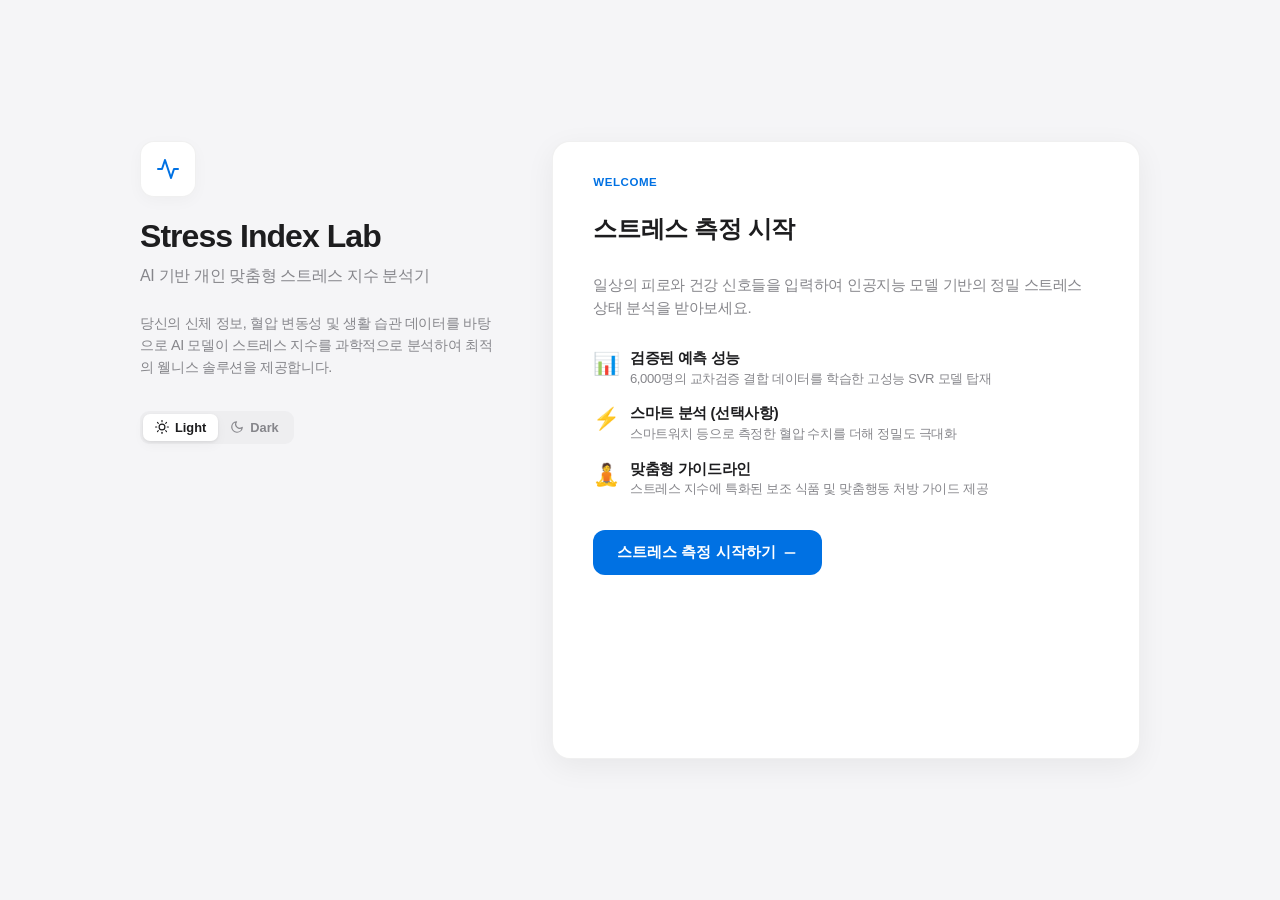
==== commit 35b46283: "feat: redesign stress predictor UI into onboarding wizard with sliding cards" ====
--- a/frontend/index.html
+++ b/frontend/index.html
@@ -41,174 +41,288 @@
       </div>
     </div>
 
-    <section class="card">
-      <!-- Mode Toggle tabs -->
-      <div class="mode-tabs">
-        <button type="button" class="tab-btn active" id="tab-lite" data-mode="lite">
-          <span class="icon">⚡</span>
-          <span class="label">라이트 측정</span>
-          <span class="desc">혈압 입력 없이 빠르게</span>
-        </button>
-        <button type="button" class="tab-btn" id="tab-normal" data-mode="normal">
-          <span class="icon">⌚</span>
-          <span class="label">노멀 측정</span>
-          <span class="desc">스마트워치 혈압 연동</span>
-        </button>
-      </div>
-
+    <!-- Onboarding Wizard Card -->
+    <section class="card wizard-container">
       <form id="stress-form" novalidate>
-        <fieldset class="form-section">
-          <legend class="sr-only">신체 정보 입력</legend>
+        <div class="wizard-wrapper" id="wizard-wrapper">
           
-          <div class="form-row">
-            <!-- Age input -->
-            <div class="input-group">
-              <label for="age">나이 (세)</label>
-              <input type="number" id="age" name="age" min="1" max="120" value="30" required>
-              <span class="error-msg" id="age-error">올바른 나이를 입력하세요.</span>
-            </div>
-
-            <!-- Height input -->
-            <div class="input-group">
-              <label for="height">키 (cm)</label>
-              <input type="number" id="height" name="height" min="50" max="250" step="0.1" value="170" required>
-              <span class="error-msg" id="height-error">올바른 키를 입력하세요.</span>
-            </div>
-
-            <!-- Weight input -->
-            <div class="input-group">
-              <label for="weight">몸무게 (kg)</label>
-              <input type="number" id="weight" name="weight" min="10" max="300" step="0.1" value="65" required>
-              <span class="error-msg" id="weight-error">올바른 몸무게를 입력하세요.</span>
+          <!-- 스텝 0: 소개 카드 (Intro) -->
+          <div class="step-card" id="step-0">
+            <div class="step-content intro-step">
+              <span class="step-indicator">WELCOME</span>
+              <h2>스트레스 측정 시작</h2>
+              <p class="intro-p">
+                일상의 피로와 건강 신호들을 입력하여 인공지능 모델 기반의 정밀 스트레스 상태 분석을 받아보세요.
+              </p>
+              <div class="features-list">
+                <div class="feature-item">
+                  <span class="icon">📊</span>
+                  <div class="f-text">
+                    <strong>검증된 예측 성능</strong>
+                    <p>6,000명의 교차검증 결합 데이터를 학습한 고성능 SVR 모델 탑재</p>
+                  </div>
+                </div>
+                <div class="feature-item">
+                  <span class="icon">⚡</span>
+                  <div class="f-text">
+                    <strong>스마트 분석 (선택사항)</strong>
+                    <p>스마트워치 등으로 측정한 혈압 수치를 더해 정밀도 극대화</p>
+                  </div>
+                </div>
+                <div class="feature-item">
+                  <span class="icon">🧘</span>
+                  <div class="f-text">
+                    <strong>맞춤형 가이드라인</strong>
+                    <p>스트레스 지수에 특화된 보조 식품 및 맞춤행동 처방 가이드 제공</p>
+                  </div>
+                </div>
+              </div>
+              <button type="button" class="submit-btn next-btn" data-next="1">
+                <span>스트레스 측정 시작하기</span>
+                <svg xmlns="http://www.w3.org/2000/svg" viewBox="0 0 24 24" fill="none" stroke="currentColor" stroke-width="2.5" stroke-linecap="round" stroke-linejoin="round" class="arrow-icon"><line x1="5" y1="12" x2="19" y2="12"></polyline><polyline points="12 5 19 12 12 19"></polyline></svg>
+              </button>
             </div>
           </div>
 
-          <!-- Gender radio group -->
-          <div class="input-group radio-group">
-            <span class="group-label">성별</span>
-            <div class="radio-options">
-              <label class="radio-card">
-                <input type="radio" name="gender" value="M" checked>
-                <span class="radio-content">남성 (Male)</span>
-              </label>
-              <label class="radio-card">
-                <input type="radio" name="gender" value="F">
-                <span class="radio-content">여성 (Female)</span>
-              </label>
+          <!-- 스텝 1: 신체 정보 카드 (Physical Info) -->
+          <div class="step-card" id="step-1">
+            <div class="step-content">
+              <span class="step-indicator">STEP 1 / 2</span>
+              <h2>신체 정보 입력</h2>
+              <fieldset class="form-section-wizard">
+                <legend class="sr-only">기본 신체정보</legend>
+                
+                <div class="form-row">
+                  <!-- Age input -->
+                  <div class="input-group">
+                    <label for="age">나이 (세)</label>
+                    <input type="number" id="age" name="age" min="1" max="120" value="30" required>
+                    <span class="error-msg" id="age-error">올바른 나이를 입력하세요.</span>
+                  </div>
+
+                  <!-- Height input -->
+                  <div class="input-group">
+                    <label for="height">키 (cm)</label>
+                    <input type="number" id="height" name="height" min="50" max="250" step="0.1" value="170" required>
+                    <span class="error-msg" id="height-error">올바른 키를 입력하세요.</span>
+                  </div>
+
+                  <!-- Weight input -->
+                  <div class="input-group">
+                    <label for="weight">몸무게 (kg)</label>
+                    <input type="number" id="weight" name="weight" min="10" max="300" step="0.1" value="65" required>
+                    <span class="error-msg" id="weight-error">올바른 몸무게를 입력하세요.</span>
+                  </div>
+                </div>
+
+                <!-- Gender radio group -->
+                <div class="input-group radio-group">
+                  <span class="group-label">성별</span>
+                  <div class="radio-options">
+                    <label class="radio-card">
+                      <input type="radio" name="gender" value="M" checked>
+                      <span class="radio-content">남성 (Male)</span>
+                    </label>
+                    <label class="radio-card">
+                      <input type="radio" name="gender" value="F">
+                      <span class="radio-content">여성 (Female)</span>
+                    </label>
+                  </div>
+                </div>
+
+                <!-- BP Checkbox Switch -->
+                <div class="checkbox-group">
+                  <label class="checkbox-label">
+                    <input type="checkbox" id="use-bp-checkbox" name="use_bp">
+                    <span class="checkbox-custom"></span>
+                    <span class="checkbox-text">혈압 수치 추가 입력하기 <span class="badge-recommend">정확도 향상 ⚡</span></span>
+                  </label>
+                  <p class="checkbox-hint">스마트워치나 혈압계로 측정한 최근 수축기/이완기 혈압을 입력하시면 정확도가 높아집니다.</p>
+                </div>
+
+                <!-- Collapsible BP Inputs -->
+                <div class="bp-input-area collapsed" id="bp-input-area">
+                  <div class="form-row">
+                    <!-- Systolic BP input -->
+                    <div class="input-group">
+                      <label for="systolic_blood_pressure">수축기 최고혈압 (mmHg)</label>
+                      <input type="number" id="systolic_blood_pressure" name="systolic_blood_pressure" min="50" max="250" value="120" disabled>
+                      <span class="error-msg" id="systolic-error">최고 혈압을 입력하세요.</span>
+                    </div>
+
+                    <!-- Diastolic BP input -->
+                    <div class="input-group">
+                      <label for="diastolic_blood_pressure">이완기 최저혈압 (mmHg)</label>
+                      <input type="number" id="diastolic_blood_pressure" name="diastolic_blood_pressure" min="30" max="200" value="80" disabled>
+                      <span class="error-msg" id="diastolic-error">최저 혈압을 입력하세요.</span>
+                    </div>
+                  </div>
+                </div>
+              </fieldset>
+
+              <div class="wizard-nav">
+                <button type="button" class="btn-prev" data-prev="0">이전</button>
+                <button type="button" class="btn-next" data-next="2">다음 단계</button>
+              </div>
             </div>
           </div>
-        </fieldset>
-
-        <!-- Dynamic Blood Pressure Fields for Normal Mode -->
-        <fieldset class="form-section expandable collapsed" id="bp-fieldset" disabled>
-          <legend class="section-title">혈압 수치 입력</legend>
-          <div class="form-row">
-            <!-- Systolic BP input -->
-            <div class="input-group">
-              <label for="systolic_blood_pressure">수축기 혈압 (mmHg) <span class="hint">최고 혈압</span></label>
-              <input type="number" id="systolic_blood_pressure" name="systolic_blood_pressure" min="50" max="250" value="120">
-              <span class="error-msg" id="systolic-error">최고 혈압을 입력하세요.</span>
-            </div>
-
-            <!-- Diastolic BP input -->
-            <div class="input-group">
-              <label for="diastolic_blood_pressure">이완기 혈압 (mmHg) <span class="hint">최저 혈압</span></label>
-              <input type="number" id="diastolic_blood_pressure" name="diastolic_blood_pressure" min="30" max="200" value="80">
-              <span class="error-msg" id="diastolic-error">최저 혈압을 입력하세요.</span>
+
+          <!-- 스텝 2: 생활 습관 카드 (Lifestyle Info) -->
+          <div class="step-card" id="step-2">
+            <div class="step-content">
+              <span class="step-indicator">STEP 2 / 2</span>
+              <h2>생활 습관 및 환경</h2>
+              <fieldset class="form-section-wizard">
+                <legend class="sr-only">생활패턴 및 습관</legend>
+
+                <!-- Sleep Pattern radio group -->
+                <div class="input-group radio-group">
+                  <span class="group-label">수면 패턴</span>
+                  <div class="radio-options col-3">
+                    <label class="radio-card">
+                      <input type="radio" name="sleep_pattern" value="sleep difficulty">
+                      <span class="radio-content">
+                        <span class="title">불면/수면 부족</span>
+                        <span class="desc">잠들기 어렵거나 자주 깸</span>
+                      </span>
+                    </label>
+                    <label class="radio-card">
+                      <input type="radio" name="sleep_pattern" value="normal" checked>
+                      <span class="radio-content">
+                        <span class="title">정상 수면</span>
+                        <span class="desc">개운하고 규칙적인 수면</span>
+                      </span>
+                    </label>
+                    <label class="radio-card">
+                      <input type="radio" name="sleep_pattern" value="oversleeping">
+                      <span class="radio-content">
+                        <span class="title">과다 수면</span>
+                        <span class="desc">지나치게 많이 잠</span>
+                      </span>
+                    </label>
+                  </div>
+                </div>
+
+                <!-- Activity Level radio group -->
+                <div class="input-group radio-group">
+                  <span class="group-label">평소 운동 강도</span>
+                  <div class="radio-options col-3">
+                    <label class="radio-card">
+                      <input type="radio" name="activity" value="light">
+                      <span class="radio-content">
+                        <span class="title">가벼운 활동</span>
+                        <span class="desc">주로 앉아있음, 산책 등</span>
+                      </span>
+                    </label>
+                    <label class="radio-card">
+                      <input type="radio" name="activity" value="moderate" checked>
+                      <span class="radio-content">
+                        <span class="title">보통 활동</span>
+                        <span class="desc">적당한 걷기, 주 2-3회 운동</span>
+                      </span>
+                    </label>
+                    <label class="radio-card">
+                      <input type="radio" name="activity" value="intense">
+                      <span class="radio-content">
+                        <span class="title">고강도 운동</span>
+                        <span class="desc">매일 격렬한 운동, 트레이닝</span>
+                      </span>
+                    </label>
+                  </div>
+                </div>
+
+                <!-- Smoke Status radio group -->
+                <div class="input-group radio-group">
+                  <span class="group-label">흡연 여부</span>
+                  <div class="radio-options col-3">
+                    <label class="radio-card">
+                      <input type="radio" name="smoke_status" value="non-smoker" checked>
+                      <span class="radio-content">비흡연자</span>
+                    </label>
+                    <label class="radio-card">
+                      <input type="radio" name="smoke_status" value="ex-smoker">
+                      <span class="radio-content">금연 중</span>
+                    </label>
+                    <label class="radio-card">
+                      <input type="radio" name="smoke_status" value="current-smoker">
+                      <span class="radio-content">흡연 중</span>
+                    </label>
+                  </div>
+                </div>
+              </fieldset>
+
+              <div class="wizard-nav">
+                <button type="button" class="btn-prev" data-prev="1">이전</button>
+                <button type="submit" class="submit-btn" id="submit-btn">
+                  <span>스트레스 측정 시작</span>
+                  <svg xmlns="http://www.w3.org/2000/svg" viewBox="0 0 24 24" fill="none" stroke="currentColor" stroke-width="2.5" stroke-linecap="round" stroke-linejoin="round" class="arrow-icon"><line x1="5" y1="12" x2="19" y2="12"></polyline><polyline points="12 5 19 12 12 19"></polyline></svg>
+                </button>
+              </div>
             </div>
           </div>
-        </fieldset>
-
-        <fieldset class="form-section">
-          <legend class="section-title">생활 습관 및 환경</legend>
-
-          <!-- Sleep Pattern radio group -->
-          <div class="input-group radio-group">
-            <span class="group-label">수면 패턴</span>
-            <div class="radio-options col-3">
-              <label class="radio-card">
-                <input type="radio" name="sleep_pattern" value="sleep difficulty">
-                <span class="radio-content">
-                  <span class="title">불면/수면 부족</span>
-                  <span class="desc">잠들기 어렵거나 자주 깸</span>
-                </span>
-              </label>
-              <label class="radio-card">
-                <input type="radio" name="sleep_pattern" value="normal" checked>
-                <span class="radio-content">
-                  <span class="title">정상 수면</span>
-                  <span class="desc">개운하고 규칙적인 수면</span>
-                </span>
-              </label>
-              <label class="radio-card">
-                <input type="radio" name="sleep_pattern" value="oversleeping">
-                <span class="radio-content">
-                  <span class="title">과다 수면</span>
-                  <span class="desc">지나치게 많이 잠</span>
-                </span>
-              </label>
+
+          <!-- 스텝 3: 결과 안내 카드 (Results Page) -->
+          <div class="step-card" id="step-3">
+            <div class="step-content result-step-content">
+              <div class="result-header">
+                <h2>스트레스 측정 결과</h2>
+                <span class="model-badge" id="res-model-type">Normal Mode</span>
+              </div>
+
+              <div class="result-body">
+                <div class="result-visual">
+                  <div class="gauge-container">
+                    <svg class="gauge-svg" viewBox="0 0 100 100">
+                      <circle class="gauge-bg" cx="50" cy="50" r="42"></circle>
+                      <circle class="gauge-fill" id="res-gauge-fill" cx="50" cy="50" r="42"></circle>
+                    </svg>
+                    <div class="gauge-overlay">
+                      <span class="gauge-num" id="res-score-pct">0.0%</span>
+                      <span class="gauge-rank" id="res-rank">상위 0.0%</span>
+                    </div>
+                  </div>
+                  <div class="level-badge" id="res-level-badge">보통</div>
+                </div>
+
+                <p class="result-description" id="res-description">
+                  지극히 정상적이고 일상적인 스트레스 수준입니다. 적절한 휴식이 필요합니다.
+                </p>
+
+                <div class="suggestion-section">
+                  <!-- Recommended action card -->
+                  <div class="suggestion-card">
+                    <div class="card-header">
+                      <span class="icon">🧘</span>
+                      <h4>권장 행동 가이드</h4>
+                    </div>
+                    <p id="res-action">규칙적인 수면과 함께 가벼운 운동으로 피로를 해소해보세요.</p>
+                  </div>
+
+                  <!-- Recommended supplement card -->
+                  <div class="suggestion-card">
+                    <div class="card-header">
+                      <span class="icon">💊</span>
+                      <h4>도움이 되는 보조 식품</h4>
+                    </div>
+                    <p id="res-supplement">비타민 B 복합체나 홍경천 추출물</p>
+                  </div>
+                </div>
+              </div>
+
+              <div class="result-footer">
+                <button type="button" class="confirm-btn" id="reset-btn">다시 측정하기</button>
+              </div>
             </div>
           </div>
 
-          <!-- Activity Level radio group -->
-          <div class="input-group radio-group">
-            <span class="group-label">평소 운동 강도</span>
-            <div class="radio-options col-3">
-              <label class="radio-card">
-                <input type="radio" name="activity" value="light">
-                <span class="radio-content">
-                  <span class="title">가벼운 활동</span>
-                  <span class="desc">주로 앉아있음, 산책 등</span>
-                </span>
-              </label>
-              <label class="radio-card">
-                <input type="radio" name="activity" value="moderate" checked>
-                <span class="radio-content">
-                  <span class="title">보통 활동</span>
-                  <span class="desc">적당한 걷기, 주 2-3회 운동</span>
-                </span>
-              </label>
-              <label class="radio-card">
-                <input type="radio" name="activity" value="intense">
-                <span class="radio-content">
-                  <span class="title">고강도 운동</span>
-                  <span class="desc">매일 격렬한 피트니스, 트레이닝</span>
-                </span>
-              </label>
-            </div>
-          </div>
-
-          <!-- Smoke Status radio group -->
-          <div class="input-group radio-group">
-            <span class="group-label">흡연 여부</span>
-            <div class="radio-options col-3">
-              <label class="radio-card">
-                <input type="radio" name="smoke_status" value="non-smoker" checked>
-                <span class="radio-content">비흡연자</span>
-              </label>
-              <label class="radio-card">
-                <input type="radio" name="smoke_status" value="ex-smoker">
-                <span class="radio-content">금연 중</span>
-              </label>
-              <label class="radio-card">
-                <input type="radio" name="smoke_status" value="current-smoker">
-                <span class="radio-content">흡연 중</span>
-              </label>
-            </div>
-          </div>
-        </fieldset>
-
-        <button type="submit" class="submit-btn" id="submit-btn">
-          <span>스트레스 측정 시작</span>
-          <svg xmlns="http://www.w3.org/2000/svg" viewBox="0 0 24 24" fill="none" stroke="currentColor" stroke-width="2.5" stroke-linecap="round" stroke-linejoin="round" class="arrow-icon"><line x1="5" y1="12" x2="19" y2="12"></polyline><polyline points="12 5 19 12 12 19"></polyline></svg>
-        </button>
+        </div>
       </form>
     </section>
   </main>
 
   <!-- Loading Overlay -->
   <div class="loading-overlay hidden" id="loading-overlay">
-    <div class="loading-content glass">
+    <div class="loading-content">
       <div class="spinner-container">
         <div class="pulse-ring"></div>
         <div class="pulse-icon">🧠</div>
@@ -223,64 +337,6 @@
     </div>
   </div>
 
-  <!-- Result Dialog (Native Modal) -->
-  <dialog class="result-dialog glass" id="result-dialog">
-    <form method="dialog" class="dialog-form">
-      <button type="submit" class="close-btn" aria-label="닫기">
-        <svg xmlns="http://www.w3.org/2000/svg" viewBox="0 0 24 24" fill="none" stroke="currentColor" stroke-width="2.5" stroke-linecap="round" stroke-linejoin="round" class="close-icon"><line x1="18" y1="6" x2="6" y2="18"></line><line x1="6" y1="6" x2="18" y2="18"></line></svg>
-      </button>
-
-      <div class="result-header">
-        <h2>스트레스 측정 결과</h2>
-        <span class="model-badge" id="res-model-type">Normal Mode</span>
-      </div>
-
-      <div class="result-body">
-        <div class="result-visual">
-          <div class="gauge-container">
-            <svg class="gauge-svg" viewBox="0 0 100 100">
-              <circle class="gauge-bg" cx="50" cy="50" r="42"></circle>
-              <circle class="gauge-fill" id="res-gauge-fill" cx="50" cy="50" r="42"></circle>
-            </svg>
-            <div class="gauge-overlay">
-              <span class="gauge-num" id="res-score-pct">0.0%</span>
-              <span class="gauge-rank" id="res-rank">상위 0.0%</span>
-            </div>
-          </div>
-          <div class="level-badge" id="res-level-badge">보통</div>
-        </div>
-
-        <p class="result-description" id="res-description">
-          지극히 정상적이고 일상적인 스트레스 수준입니다. 적절한 휴식이 필요합니다.
-        </p>
-
-        <div class="suggestion-section">
-          <!-- Recommended action card -->
-          <div class="suggestion-card">
-            <div class="card-header">
-              <span class="icon">🧘</span>
-              <h4>권장 행동 가이드</h4>
-            </div>
-            <p id="res-action">규칙적인 수면과 함께 가벼운 운동으로 피로를 해소해보세요.</p>
-          </div>
-
-          <!-- Recommended supplement card -->
-          <div class="suggestion-card">
-            <div class="card-header">
-              <span class="icon">💊</span>
-              <h4>도움이 되는 보조 식품</h4>
-            </div>
-            <p id="res-supplement">비타민 B 복합체나 홍경천 추출물</p>
-          </div>
-        </div>
-      </div>
-
-      <div class="result-footer">
-        <button type="submit" class="confirm-btn">확인 및 닫기</button>
-      </div>
-    </form>
-  </dialog>
-
   <script src="static/js/app.js"></script>
 </body>
 </html>
--- a/frontend/static/css/styles.css
+++ b/frontend/static/css/styles.css
@@ -231,7 +231,7 @@
   font-weight: 400;
 }
 
-/* Flat Premium Card */
+/* Flat Premium Card base styling */
 .card {
   background-color: var(--card-bg);
   border: 1px solid var(--card-border);
@@ -242,79 +242,158 @@
 }
 
 /* ==========================================================================
-   Components: Form & Tabs (Segmented Controls)
+   Wizard Navigation & Slide Mechanics
    ========================================================================== */
-.mode-tabs {
-  display: flex;
+.wizard-container {
+  padding: 0 !important; /* Let step-card handle inner paddings */
+  overflow: hidden;
+}
+
+.wizard-wrapper {
+  display: flex;
+  width: 100%;
+  transition: transform 0.4s cubic-bezier(0.25, 1, 0.5, 1);
+}
+
+.step-card {
+  flex: 0 0 100%;
+  width: 100%;
+  padding: 2.5rem;
+  transition: opacity 0.35s ease;
+}
+
+.step-content {
+  display: flex;
+  flex-direction: column;
+  gap: 1.5rem;
+}
+
+.step-indicator {
+  font-size: 0.72rem;
+  font-weight: 700;
+  letter-spacing: 0.05em;
+  color: var(--primary);
+  text-transform: uppercase;
+}
+
+.step-content h2 {
+  font-family: var(--font-display);
+  font-size: 1.5rem;
+  font-weight: 700;
+  color: var(--text-primary);
+  margin-bottom: 0.5rem;
+}
+
+/* Navigation buttons at step bottom */
+.wizard-nav {
+  display: flex;
+  justify-content: space-between;
+  align-items: center;
+  margin-top: 1.5rem;
+  gap: 1rem;
+}
+
+/* Align single next button (like Intro) to the right */
+.wizard-nav:has(.btn-prev:only-child) {
+  justify-content: flex-end;
+}
+
+.btn-prev {
   background-color: var(--segmented-bg);
-  padding: 4px;
-  border-radius: 12px;
+  color: var(--text-primary);
   border: none;
-  margin-bottom: 2.25rem;
-  gap: 0;
-  transition: background-color 0.3s ease;
-}
-
-.tab-btn {
-  flex: 1;
-  background: none;
+  border-radius: var(--radius-md);
+  padding: 12px 24px;
+  font-family: var(--font-display);
+  font-size: 0.95rem;
+  font-weight: 600;
+  cursor: pointer;
+  transition: var(--transition-smooth);
+}
+
+.btn-prev:hover {
+  background-color: var(--input-border);
+}
+
+.btn-prev:active {
+  transform: scale(0.98);
+}
+
+.btn-next {
+  background-color: var(--primary);
+  color: white;
   border: none;
-  padding: 8px 12px;
-  border-radius: 9px;
+  border-radius: var(--radius-md);
+  padding: 12px 24px;
+  font-family: var(--font-display);
+  font-size: 0.95rem;
+  font-weight: 600;
+  cursor: pointer;
+  transition: var(--transition-smooth);
+}
+
+.btn-next:hover {
+  background-color: var(--primary-hover);
+  box-shadow: 0 4px 12px var(--primary-glow);
+}
+
+.btn-next:active {
+  transform: scale(0.98);
+}
+
+/* Intro step content style */
+.intro-step {
+  align-items: flex-start;
+  text-align: left;
+  gap: 1.25rem;
+}
+
+.intro-p {
+  font-size: 0.95rem;
   color: var(--text-secondary);
-  cursor: pointer;
-  display: flex;
-  flex-direction: column;
-  align-items: center;
-  gap: 2px;
-  font-family: var(--font-family);
-  font-size: 0.85rem;
-  font-weight: 500;
-  transition: var(--transition-smooth);
-}
-
-.tab-btn:hover {
-  color: var(--text-primary);
-  background: none;
-}
-
-.tab-btn.active {
-  background-color: var(--segmented-thumb);
-  color: var(--segmented-text-active);
-  box-shadow: 0 1px 3px rgba(0, 0, 0, 0.08), 0 4px 12px rgba(0, 0, 0, 0.04);
-}
-
-.tab-btn .icon {
-  font-size: 1.15rem;
-}
-
-.tab-btn .label {
+  line-height: 1.5;
+  margin-bottom: 0.5rem;
+}
+
+.features-list {
+  display: flex;
+  flex-direction: column;
+  gap: 1rem;
+  width: 100%;
+  margin-bottom: 0.75rem;
+}
+
+.feature-item {
+  display: flex;
+  align-items: flex-start;
+  gap: 10px;
+}
+
+.feature-item .icon {
+  font-size: 1.35rem;
+}
+
+.feature-item .f-text strong {
+  display: block;
+  font-size: 0.92rem;
   font-weight: 600;
-}
-
-.tab-btn .desc {
-  font-size: 0.72rem;
-  opacity: 0.75;
-  font-weight: 400;
-}
-
-/* Form sections */
-.form-section {
+  color: var(--text-primary);
+}
+
+.feature-item .f-text p {
+  font-size: 0.82rem;
+  color: var(--text-secondary);
+  line-height: 1.35;
+}
+
+/* ==========================================================================
+   Form Fields & Checkbox activation
+   ========================================================================== */
+.form-section-wizard {
   border: none;
-  margin-bottom: 1.75rem;
   display: flex;
   flex-direction: column;
   gap: 1.25rem;
-}
-
-.section-title {
-  font-family: var(--font-display);
-  font-size: 1.1rem;
-  font-weight: 700;
-  color: var(--text-primary);
-  margin-bottom: 0.5rem;
-  padding-bottom: 0.5rem;
-  border-bottom: 1px solid var(--card-border);
 }
 
 .form-row {
@@ -333,12 +412,6 @@
   font-size: 0.82rem;
   font-weight: 600;
   color: var(--text-secondary);
-}
-
-.input-group label .hint {
-  font-size: 0.72rem;
-  color: var(--text-muted);
-  font-weight: 400;
 }
 
 /* Styled number inputs */
@@ -360,6 +433,100 @@
   box-shadow: 0 0 0 3px var(--primary-glow);
 }
 
+/* Checkbox Style */
+.checkbox-group {
+  margin-top: 0.5rem;
+  display: flex;
+  flex-direction: column;
+  gap: 4px;
+}
+
+.checkbox-label {
+  display: inline-flex;
+  align-items: center;
+  gap: 8px;
+  cursor: pointer;
+  user-select: none;
+}
+
+.checkbox-label input[type="checkbox"] {
+  position: absolute;
+  opacity: 0;
+  width: 0;
+  height: 0;
+}
+
+.checkbox-custom {
+  width: 18px;
+  height: 18px;
+  border: 1px solid var(--input-border);
+  border-radius: 5px;
+  background-color: var(--input-bg);
+  position: relative;
+  transition: var(--transition-smooth);
+}
+
+.checkbox-label:hover .checkbox-custom {
+  border-color: var(--text-secondary);
+}
+
+.checkbox-label input[type="checkbox"]:checked + .checkbox-custom {
+  background-color: var(--primary);
+  border-color: var(--primary);
+}
+
+.checkbox-label input[type="checkbox"]:checked + .checkbox-custom::after {
+  content: "";
+  position: absolute;
+  left: 5px;
+  top: 2px;
+  width: 4px;
+  height: 8px;
+  border: solid white;
+  border-width: 0 2px 2px 0;
+  transform: rotate(45deg);
+}
+
+.checkbox-text {
+  font-size: 0.88rem;
+  font-weight: 600;
+  color: var(--text-primary);
+}
+
+.badge-recommend {
+  display: inline-block;
+  font-size: 0.65rem;
+  background-color: var(--primary-glow);
+  color: var(--primary);
+  padding: 1px 5px;
+  border-radius: 4px;
+  margin-left: 4px;
+  font-weight: 700;
+}
+
+.checkbox-hint {
+  font-size: 0.75rem;
+  color: var(--text-secondary);
+  margin-left: 26px;
+  line-height: 1.35;
+}
+
+/* Collapsible BP Inputs Area */
+.bp-input-area {
+  max-height: 160px;
+  opacity: 1;
+  overflow: hidden;
+  margin-top: 0.25rem;
+  transition: max-height 0.35s cubic-bezier(0.25, 1, 0.5, 1), opacity 0.3s ease, margin-top 0.3s ease;
+}
+
+.bp-input-area.collapsed {
+  max-height: 0;
+  opacity: 0;
+  margin-top: 0;
+  pointer-events: none;
+}
+
 /* Radio button card styling */
 .group-label {
   font-size: 0.82rem;
@@ -398,10 +565,10 @@
   background-color: var(--radio-card-bg);
   border: 1px solid var(--radio-card-border);
   border-radius: var(--radius-md);
-  padding: 12px;
-  min-height: 52px;
+  padding: 10px;
+  min-height: 50px;
   color: var(--text-secondary);
-  font-size: 0.88rem;
+  font-size: 0.85rem;
   font-weight: 500;
   transition: var(--transition-smooth);
 }
@@ -421,44 +588,29 @@
 
 .radio-content .title {
   font-weight: 700;
-  font-size: 0.88rem;
+  font-size: 0.85rem;
   margin-bottom: 2px;
 }
 
 .radio-content .desc {
-  font-size: 0.7rem;
+  font-size: 0.68rem;
   font-weight: 400;
   color: var(--text-muted);
   line-height: 1.3;
 }
 
-/* Expandable logic with animation */
-.expandable {
-  max-height: 500px;
-  opacity: 1;
-  overflow: hidden;
-  transition: max-height 0.35s ease-out, opacity 0.3s ease-out, margin-bottom 0.3s ease-out;
-}
-
-.expandable.collapsed {
-  max-height: 0;
-  opacity: 0;
-  margin-bottom: 0 !important;
-}
-
 /* Submit button (Apple Link Button) */
 .submit-btn {
-  width: 100%;
   background-color: var(--primary);
   border: none;
   border-radius: var(--radius-md);
-  padding: 15px 20px;
+  padding: 12px 24px;
   color: #fff;
   font-family: var(--font-display);
-  font-size: 1.05rem;
+  font-size: 0.95rem;
   font-weight: 600;
   cursor: pointer;
-  display: flex;
+  display: inline-flex;
   justify-content: center;
   align-items: center;
   gap: 6px;
@@ -628,65 +780,12 @@
 }
 
 /* ==========================================================================
-   Overlay Component: Native Modal Dialog (macOS Sheet Style)
+   Wizard Card 스텝 4: 결과 상세 스타일 (Onboarded Card Style)
    ========================================================================== */
-.result-dialog {
-  background-color: var(--card-bg);
-  margin: auto;
-  border: 1px solid var(--card-border);
-  border-radius: var(--radius-lg);
-  outline: none;
-  max-width: 580px;
-  width: 90%;
-  padding: 2.5rem;
-  box-shadow: var(--shadow-card);
-  animation: modalSlideUp 0.4s cubic-bezier(0.25, 1, 0.5, 1) forwards;
-  transition: background-color 0.3s ease, border-color 0.3s ease;
-}
-
-@keyframes modalSlideUp {
-  from { opacity: 0; transform: translateY(30px); }
-  to { opacity: 1; transform: translateY(0); }
-}
-
-.result-dialog::backdrop {
-  background-color: rgba(0, 0, 0, 0.45); /* macOS dimmed background */
-  backdrop-filter: blur(10px);
-  -webkit-backdrop-filter: blur(10px);
-  animation: backdropFadeIn 0.3s ease forwards;
-}
-
-@keyframes backdropFadeIn {
-  from { opacity: 0; }
-  to { opacity: 1; }
-}
-
-.dialog-form {
-  position: relative;
+.result-step-content {
   display: flex;
   flex-direction: column;
   gap: 1.25rem;
-}
-
-/* Close button on modal header */
-.close-btn {
-  position: absolute;
-  top: 0;
-  right: 0;
-  background: none;
-  border: none;
-  color: var(--text-muted);
-  cursor: pointer;
-  transition: var(--transition-smooth);
-}
-
-.close-btn:hover {
-  color: var(--text-primary);
-}
-
-.close-btn svg {
-  width: 18px;
-  height: 18px;
 }
 
 .result-header h2 {
@@ -950,82 +1049,18 @@
     margin-top: 0.5rem;
   }
 
-  .card {
+  .step-card {
     padding: 2rem 2.5rem;
   }
 
-  .mode-tabs {
-    margin-bottom: 1.5rem;
-  }
-
-  #stress-form {
-    display: grid;
-    grid-template-columns: 1fr 1.1fr;
-    column-gap: 2.5rem;
-    row-gap: 0.75rem;
-    align-items: start;
-  }
-
-  #stress-form fieldset:nth-of-type(1) {
-    grid-column: 1;
-    grid-row: 1;
-    margin-bottom: 0;
-  }
-
-  #bp-fieldset {
-    grid-column: 1;
-    grid-row: 2;
-    margin-bottom: 0;
-  }
-
-  #stress-form fieldset:nth-of-type(3) {
-    grid-column: 2;
-    grid-row: 1 / span 2;
-    margin-bottom: 0;
-  }
-
-  .form-section {
-    gap: 0.75rem;
-  }
-
-  .section-title {
-    margin-bottom: 0.25rem;
-    padding-bottom: 0.25rem;
-  }
-
   .submit-btn {
-    grid-column: 1 / span 2;
-    margin-top: 0.5rem;
-    padding: 14px 20px;
-  }
-
-  /* Compact Modal for desktop viewports */
-  .result-dialog {
-    padding: 1.5rem 2rem;
-    max-width: 540px;
-  }
-  .result-body {
-    gap: 1rem;
-  }
-  .gauge-container {
-    width: 140px;
-    height: 140px;
-  }
-  .gauge-num {
-    font-size: 1.95rem;
-  }
-  .result-description {
-    padding: 10px 16px;
-    font-size: 0.92rem;
-  }
-  .suggestion-card {
-    padding: 1rem;
+    padding: 12px 24px;
   }
 }
 
 /* 2. Tablet Viewport (768px - 1024px) */
 @media (max-width: 1024px) {
-  .card {
+  .step-card {
     padding: 2rem;
   }
 }
@@ -1040,24 +1075,8 @@
     font-size: 1.85rem;
   }
   
-  .card {
+  .step-card {
     padding: 1.5rem 1.2rem;
-  }
-  
-  .mode-tabs {
-    margin-bottom: 1.75rem;
-  }
-  
-  .tab-btn {
-    padding: 8px 10px;
-  }
-  
-  .tab-btn .label {
-    font-size: 0.85rem;
-  }
-  
-  .tab-btn .desc {
-    display: none;
   }
   
   .form-row {
@@ -1082,9 +1101,4 @@
   .suggestion-section {
     grid-template-columns: 1fr;
   }
-  
-  .result-dialog {
-    width: 95%;
-    padding: 1.5rem 1.2rem;
-  }
-}
+}
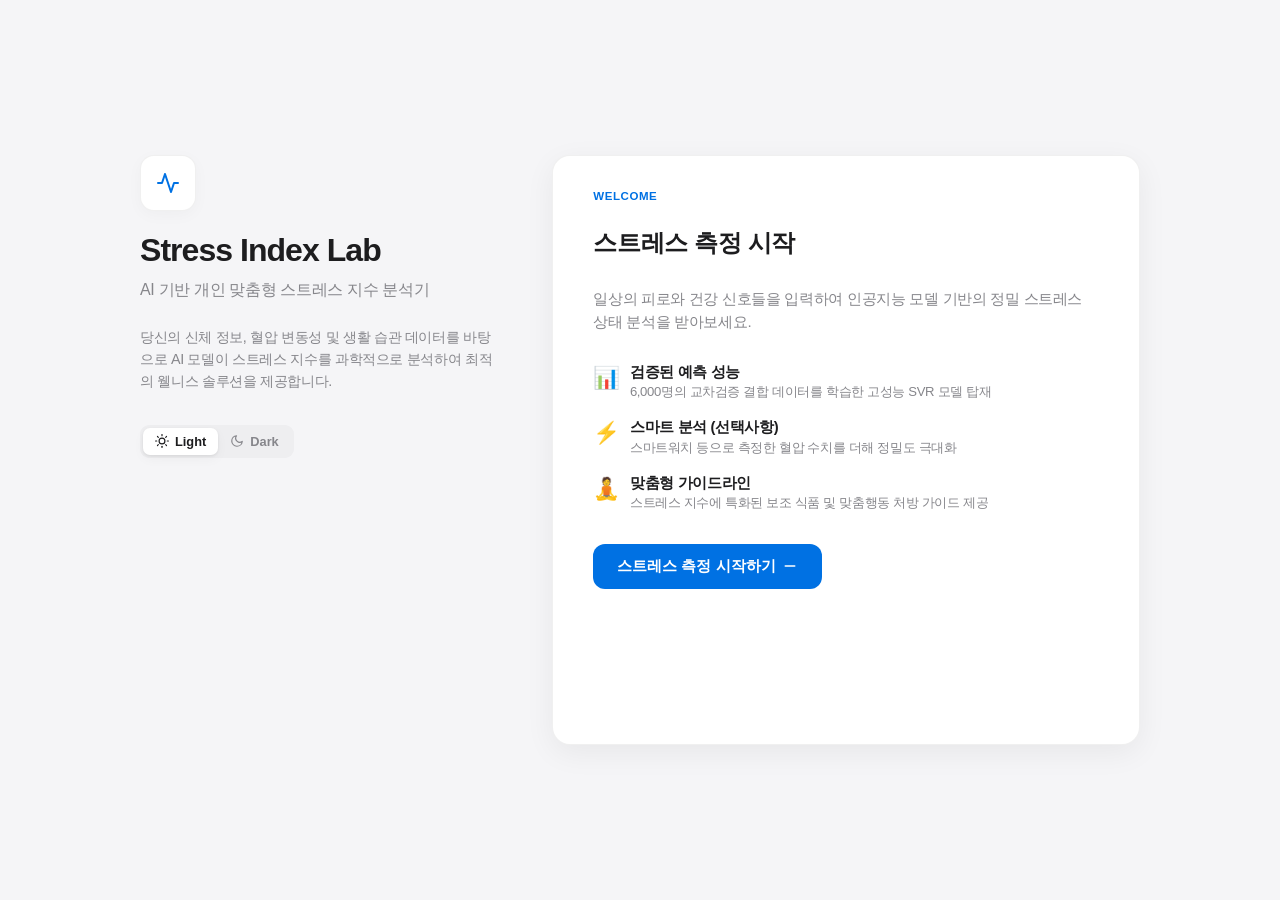
==== commit 8be6cf96: "feat: fix button alignment to bottom, add step 4 sharing card with Kakao/X/system share fallbacks" ====
--- a/frontend/index.html
+++ b/frontend/index.html
@@ -309,8 +309,48 @@
                 </div>
               </div>
 
-              <div class="result-footer">
-                <button type="button" class="confirm-btn" id="reset-btn">다시 측정하기</button>
+              <div class="wizard-nav">
+                <button type="button" class="btn-prev" id="reset-btn">다시 측정</button>
+                <button type="button" class="btn-next" id="go-to-share-btn">공유하기</button>
+              </div>
+            </div>
+          </div>
+
+          <!-- 스텝 4: 결과 공유 카드 (Share Page) -->
+          <div class="step-card" id="step-4">
+            <div class="step-content share-step-content">
+              <span class="step-indicator">SHARE</span>
+              <h2>결과 공유하기</h2>
+              <p class="intro-p">
+                분석된 스트레스 결과를 공유하고 함께 건강한 생활 습관을 만들어보세요.
+              </p>
+              
+              <div class="share-options" style="display: flex; flex-direction: column; gap: 0.75rem; margin-top: 0.5rem; width: 100%;">
+                <!-- Web Share Button (Primary) -->
+                <button type="button" class="submit-btn" id="web-share-btn" style="width: 100%; justify-content: center; gap: 8px;">
+                  <span>🔗 시스템 공유하기</span>
+                </button>
+                
+                <div class="share-grid" style="display: grid; grid-template-columns: repeat(2, 1fr); gap: 0.75rem; width: 100%;">
+                  <button type="button" class="confirm-btn share-channel-btn" id="share-kakao" style="background-color: #FEE500; color: #191919; border: none; padding: 12px; font-weight: 600;">
+                    💬 카카오톡 공유
+                  </button>
+                  <button type="button" class="confirm-btn share-channel-btn" id="share-twitter" style="background-color: #000000; color: #FFFFFF; border: none; padding: 12px; font-weight: 600;">
+                    𝕏 X로 공유
+                  </button>
+                </div>
+                
+                <button type="button" class="confirm-btn" id="share-copy-link" style="padding: 12px; font-weight: 600;">
+                  📋 링크 주소 복사
+                </button>
+              </div>
+
+              <!-- Toast notification inside the card -->
+              <div id="share-toast" class="share-toast hidden">공유 메시지와 링크가 복사되었습니다!</div>
+
+              <div class="wizard-nav">
+                <button type="button" class="btn-prev" id="back-to-results-btn">돌아가기</button>
+                <button type="button" class="btn-next" id="reset-btn-share">다시 측정</button>
               </div>
             </div>
           </div>
--- a/frontend/static/css/styles.css
+++ b/frontend/static/css/styles.css
@@ -52,7 +52,7 @@
 
 /* Apple Dark Mode Palette */
 @media (prefers-color-scheme: dark) {
-  :root {
+  :root:not(.light) {
     --bg-color: #161617; /* Apple premium dark background */
     --card-bg: #1D1D1F; /* Apple dark card */
     --card-border: rgba(255, 255, 255, 0.06);
@@ -85,6 +85,70 @@
   }
 }
 
+:root.dark {
+  --bg-color: #161617; /* Apple premium dark background */
+  --card-bg: #1D1D1F; /* Apple dark card */
+  --card-border: rgba(255, 255, 255, 0.06);
+  
+  --text-primary: #F5F5F7;
+  --text-secondary: #86868B;
+  --text-muted: #6E6E73;
+  
+  --primary: #0A84FF; /* Apple SF Blue for dark mode */
+  --primary-glow: rgba(10, 132, 255, 0.2);
+  --primary-hover: #359AFF;
+  --primary-active: #0070E0;
+  
+  /* Segmented Control dark mode variables */
+  --segmented-bg: #2C2C2E;
+  --segmented-thumb: #636366;
+  --segmented-text-active: #F5F5F7;
+  
+  /* Inputs & radio cards dark mode */
+  --input-bg: #1D1D1F;
+  --input-border: #424245;
+  --radio-card-bg: #1D1D1F;
+  --radio-card-border: #424245;
+  --radio-card-hover: rgba(10, 132, 255, 0.05);
+  --radio-card-checked-bg: rgba(10, 132, 255, 0.05);
+  --radio-card-checked-border: #0A84FF;
+  
+  --shadow-subtle: 0 4px 16px rgba(0, 0, 0, 0.15);
+  --shadow-card: 0 8px 32px rgba(0, 0, 0, 0.3);
+}
+
+:root.light {
+  --bg-color: #F5F5F7; /* Apple signature light gray background */
+  --card-bg: #FFFFFF;
+  --card-border: rgba(0, 0, 0, 0.06);
+  
+  --text-primary: #1D1D1F; /* Apple black */
+  --text-secondary: #86868B; /* Apple gray */
+  --text-muted: #A1A1A6;
+  
+  --primary: #0071E3; /* Apple Blue */
+  --primary-glow: rgba(0, 113, 227, 0.12);
+  --primary-hover: #0077ED;
+  --primary-active: #0062C4;
+  
+  /* Segmented Control variables */
+  --segmented-bg: #EEEEF0;
+  --segmented-thumb: #FFFFFF;
+  --segmented-text-active: #1D1D1F;
+  
+  /* Inputs & radio cards */
+  --input-bg: #FFFFFF;
+  --input-border: #D2D2D7;
+  --radio-card-bg: #FFFFFF;
+  --radio-card-border: #D2D2D7;
+  --radio-card-hover: rgba(0, 113, 227, 0.04);
+  --radio-card-checked-bg: rgba(0, 113, 227, 0.04);
+  --radio-card-checked-border: #0071E3;
+  
+  --shadow-subtle: 0 4px 16px rgba(0, 0, 0, 0.03);
+  --shadow-card: 0 8px 30px rgba(0, 0, 0, 0.06);
+}
+
 /* ==========================================================================
    Reset & Base Styles
    ========================================================================== */
@@ -247,25 +311,33 @@
 .wizard-container {
   padding: 0 !important; /* Let step-card handle inner paddings */
   overflow: hidden;
+  height: 590px; /* Fixed height for consistent button positions */
+  transition: background-color 0.3s ease, border-color 0.3s ease, box-shadow 0.3s ease;
 }
 
 .wizard-wrapper {
   display: flex;
   width: 100%;
+  height: 100%;
   transition: transform 0.4s cubic-bezier(0.25, 1, 0.5, 1);
 }
 
 .step-card {
   flex: 0 0 100%;
   width: 100%;
+  height: 100%;
   padding: 2.5rem;
   transition: opacity 0.35s ease;
+  position: relative; /* For absolute toast overlay inside card */
+  display: flex;
+  flex-direction: column;
 }
 
 .step-content {
   display: flex;
   flex-direction: column;
   gap: 1.5rem;
+  flex: 1; /* Stretch to occupy all available vertical space */
 }
 
 .step-indicator {
@@ -289,7 +361,8 @@
   display: flex;
   justify-content: space-between;
   align-items: center;
-  margin-top: 1.5rem;
+  margin-top: auto;
+  padding-top: 1.5rem;
   gap: 1rem;
 }
 
@@ -1101,4 +1174,69 @@
   .suggestion-section {
     grid-template-columns: 1fr;
   }
-}
+
+  .wizard-container {
+    height: auto !important; /* Allow height to expand on mobile due to stacked fields */
+  }
+  
+  .step-card {
+    height: auto;
+    padding: 1.5rem 1.2rem;
+  }
+  
+  .step-content {
+    height: auto;
+  }
+
+  .wizard-nav {
+    margin-top: 1.5rem !important;
+    padding-top: 0.5rem;
+  }
+}
+
+/* ==========================================================================
+   Share Page Styles & Toast Notification
+   ========================================================================== */
+.share-toast {
+  position: absolute;
+  top: 50%;
+  left: 50%;
+  transform: translate(-50%, -50%);
+  background-color: rgba(29, 29, 31, 0.95);
+  color: #FFFFFF;
+  padding: 12px 24px;
+  border-radius: var(--radius-md);
+  font-size: 0.88rem;
+  font-weight: 600;
+  box-shadow: 0 4px 20px rgba(0, 0, 0, 0.15);
+  z-index: 100;
+  opacity: 1;
+  transition: opacity 0.3s ease, transform 0.3s ease;
+  pointer-events: none;
+  border: 1px solid rgba(255, 255, 255, 0.1);
+  text-align: center;
+}
+
+:root.light .share-toast {
+  background-color: rgba(255, 255, 255, 0.95);
+  color: #1D1D1F;
+  border: 1px solid rgba(0, 0, 0, 0.1);
+}
+
+.share-toast.hidden {
+  opacity: 0;
+  transform: translate(-50%, -45%);
+}
+
+.share-channel-btn {
+  transition: transform 0.2s ease, opacity 0.2s ease;
+}
+
+.share-channel-btn:hover {
+  transform: translateY(-2px);
+  opacity: 0.9;
+}
+
+.share-channel-btn:active {
+  transform: translateY(0);
+}
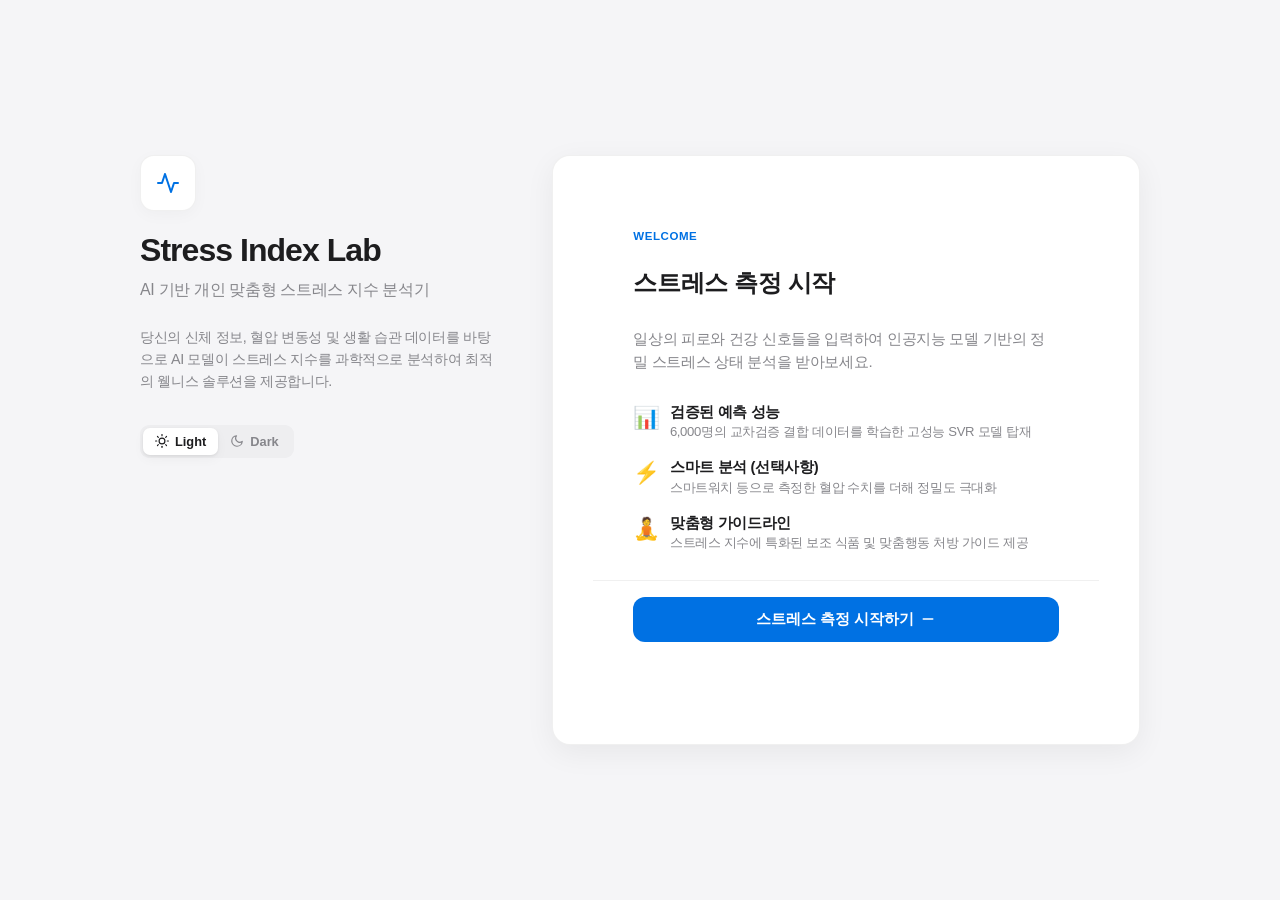
==== commit 0d3814c4: "feat: isolate health guide to dedicated card (Step 4), lock buttons to sticky card bottom, clean up " ====
--- a/frontend/index.html
+++ b/frontend/index.html
@@ -77,7 +77,9 @@
                   </div>
                 </div>
               </div>
-              <button type="button" class="submit-btn next-btn" data-next="1">
+            </div>
+            <div class="wizard-nav">
+              <button type="button" class="submit-btn next-btn" data-next="1" style="width: 100%; justify-content: center;">
                 <span>스트레스 측정 시작하기</span>
                 <svg xmlns="http://www.w3.org/2000/svg" viewBox="0 0 24 24" fill="none" stroke="currentColor" stroke-width="2.5" stroke-linecap="round" stroke-linejoin="round" class="arrow-icon"><line x1="5" y1="12" x2="19" y2="12"></polyline><polyline points="12 5 19 12 12 19"></polyline></svg>
               </button>
@@ -160,10 +162,10 @@
                 </div>
               </fieldset>
 
-              <div class="wizard-nav">
-                <button type="button" class="btn-prev" data-prev="0">이전</button>
-                <button type="button" class="btn-next" data-next="2">다음 단계</button>
-              </div>
+            </div>
+            <div class="wizard-nav">
+              <button type="button" class="btn-prev" data-prev="0">이전</button>
+              <button type="button" class="btn-next" data-next="2">다음 단계</button>
             </div>
           </div>
 
@@ -251,13 +253,13 @@
                 </div>
               </fieldset>
 
-              <div class="wizard-nav">
-                <button type="button" class="btn-prev" data-prev="1">이전</button>
-                <button type="submit" class="submit-btn" id="submit-btn">
-                  <span>스트레스 측정 시작</span>
-                  <svg xmlns="http://www.w3.org/2000/svg" viewBox="0 0 24 24" fill="none" stroke="currentColor" stroke-width="2.5" stroke-linecap="round" stroke-linejoin="round" class="arrow-icon"><line x1="5" y1="12" x2="19" y2="12"></polyline><polyline points="12 5 19 12 12 19"></polyline></svg>
-                </button>
-              </div>
+            </div>
+            <div class="wizard-nav">
+              <button type="button" class="btn-prev" data-prev="1">이전</button>
+              <button type="submit" class="submit-btn" id="submit-btn">
+                <span>스트레스 측정 시작</span>
+                <svg xmlns="http://www.w3.org/2000/svg" viewBox="0 0 24 24" fill="none" stroke="currentColor" stroke-width="2.5" stroke-linecap="round" stroke-linejoin="round" class="arrow-icon"><line x1="5" y1="12" x2="19" y2="12"></polyline><polyline points="12 5 19 12 12 19"></polyline></svg>
+              </button>
             </div>
           </div>
 
@@ -287,37 +289,51 @@
                 <p class="result-description" id="res-description">
                   지극히 정상적이고 일상적인 스트레스 수준입니다. 적절한 휴식이 필요합니다.
                 </p>
-
-                <div class="suggestion-section">
-                  <!-- Recommended action card -->
-                  <div class="suggestion-card">
-                    <div class="card-header">
-                      <span class="icon">🧘</span>
-                      <h4>권장 행동 가이드</h4>
-                    </div>
-                    <p id="res-action">규칙적인 수면과 함께 가벼운 운동으로 피로를 해소해보세요.</p>
-                  </div>
-
-                  <!-- Recommended supplement card -->
-                  <div class="suggestion-card">
-                    <div class="card-header">
-                      <span class="icon">💊</span>
-                      <h4>도움이 되는 보조 식품</h4>
-                    </div>
-                    <p id="res-supplement">비타민 B 복합체나 홍경천 추출물</p>
-                  </div>
-                </div>
-              </div>
-
-              <div class="wizard-nav">
-                <button type="button" class="btn-prev" id="reset-btn">다시 측정</button>
-                <button type="button" class="btn-next" id="go-to-share-btn">공유하기</button>
-              </div>
-            </div>
-          </div>
-
-          <!-- 스텝 4: 결과 공유 카드 (Share Page) -->
+              </div>
+            </div>
+            <div class="wizard-nav">
+              <button type="button" class="btn-prev" id="reset-btn">다시 측정</button>
+              <button type="button" class="btn-next" id="go-to-health-btn">건강정보</button>
+            </div>
+          </div>
+
+          <!-- 스텝 4: 맞춤 건강정보 카드 (Health Info Page) -->
           <div class="step-card" id="step-4">
+            <div class="step-content health-step-content">
+              <span class="step-indicator">HEALTH GUIDE</span>
+              <h2>맞춤 건강 가이드</h2>
+              <p class="intro-p">
+                AI 모델이 추천하는 스트레스 해소를 위한 건강 가이드 정보입니다.
+              </p>
+
+              <div class="suggestion-list" style="display: flex; flex-direction: column; gap: 1rem; width: 100%;">
+                <!-- Recommended action card -->
+                <div class="suggestion-card">
+                  <div class="card-header">
+                    <span class="icon">🧘</span>
+                    <h4>권장 행동 가이드</h4>
+                  </div>
+                  <p id="res-action">규칙적인 수면과 함께 가벼운 운동으로 피로를 해소해보세요.</p>
+                </div>
+
+                <!-- Recommended supplement card -->
+                <div class="suggestion-card">
+                  <div class="card-header">
+                    <span class="icon">💊</span>
+                    <h4>도움이 되는 보조 식품</h4>
+                  </div>
+                  <p id="res-supplement">비타민 B 복합체나 홍경천 추출물</p>
+                </div>
+              </div>
+            </div>
+            <div class="wizard-nav">
+              <button type="button" class="btn-prev" id="back-to-results-btn">돌아가기</button>
+              <button type="button" class="btn-next" id="go-to-share-btn">공유하기</button>
+            </div>
+          </div>
+
+          <!-- 스텝 5: 결과 공유 카드 (Share Page) -->
+          <div class="step-card" id="step-5">
             <div class="step-content share-step-content">
               <span class="step-indicator">SHARE</span>
               <h2>결과 공유하기</h2>
@@ -326,32 +342,23 @@
               </p>
               
               <div class="share-options" style="display: flex; flex-direction: column; gap: 0.75rem; margin-top: 0.5rem; width: 100%;">
-                <!-- Web Share Button (Primary) -->
-                <button type="button" class="submit-btn" id="web-share-btn" style="width: 100%; justify-content: center; gap: 8px;">
-                  <span>🔗 시스템 공유하기</span>
+                <button type="button" class="confirm-btn share-channel-btn" id="share-kakao" style="background-color: #FEE500; color: #191919; border: none; padding: 14px; font-weight: 600; width: 100%; border-radius: var(--radius-md);">
+                  💬 카카오톡 공유
                 </button>
-                
-                <div class="share-grid" style="display: grid; grid-template-columns: repeat(2, 1fr); gap: 0.75rem; width: 100%;">
-                  <button type="button" class="confirm-btn share-channel-btn" id="share-kakao" style="background-color: #FEE500; color: #191919; border: none; padding: 12px; font-weight: 600;">
-                    💬 카카오톡 공유
-                  </button>
-                  <button type="button" class="confirm-btn share-channel-btn" id="share-twitter" style="background-color: #000000; color: #FFFFFF; border: none; padding: 12px; font-weight: 600;">
-                    𝕏 X로 공유
-                  </button>
-                </div>
-                
-                <button type="button" class="confirm-btn" id="share-copy-link" style="padding: 12px; font-weight: 600;">
-                  📋 링크 주소 복사
+                <button type="button" class="confirm-btn share-channel-btn" id="share-twitter" style="background-color: #000000; color: #FFFFFF; border: none; padding: 14px; font-weight: 600; width: 100%; border-radius: var(--radius-md);">
+                  𝕏 X로 공유
+                </button>
+                <button type="button" class="confirm-btn" id="share-copy-link" style="padding: 14px; font-weight: 600; width: 100%; border-radius: var(--radius-md);">
+                  📋 링크 복사 (저장)
                 </button>
               </div>
 
               <!-- Toast notification inside the card -->
               <div id="share-toast" class="share-toast hidden">공유 메시지와 링크가 복사되었습니다!</div>
-
-              <div class="wizard-nav">
-                <button type="button" class="btn-prev" id="back-to-results-btn">돌아가기</button>
-                <button type="button" class="btn-next" id="reset-btn-share">다시 측정</button>
-              </div>
+            </div>
+            <div class="wizard-nav">
+              <button type="button" class="btn-prev" id="back-to-health-btn">돌아가기</button>
+              <button type="button" class="btn-next" id="reset-btn-share">다시 측정</button>
             </div>
           </div>
 
--- a/frontend/static/css/styles.css
+++ b/frontend/static/css/styles.css
@@ -326,11 +326,12 @@
   flex: 0 0 100%;
   width: 100%;
   height: 100%;
-  padding: 2.5rem;
+  padding: 0;
   transition: opacity 0.35s ease;
   position: relative; /* For absolute toast overlay inside card */
   display: flex;
   flex-direction: column;
+  overflow: hidden;
 }
 
 .step-content {
@@ -338,6 +339,9 @@
   flex-direction: column;
   gap: 1.5rem;
   flex: 1; /* Stretch to occupy all available vertical space */
+  overflow-y: auto; /* Enable scroll if content overflows */
+  padding: 2.5rem 2.5rem 1rem 2.5rem; /* Padding for scrollable content */
+  -webkit-overflow-scrolling: touch;
 }
 
 .step-indicator {
@@ -362,8 +366,11 @@
   justify-content: space-between;
   align-items: center;
   margin-top: auto;
-  padding-top: 1.5rem;
-  gap: 1rem;
+  padding: 1rem 2.5rem 2.5rem 2.5rem; /* Padding for fixed buttons */
+  background-color: var(--card-bg);
+  border-top: 1px solid var(--card-border);
+  z-index: 10;
+  flex-shrink: 0;
 }
 
 /* Align single next button (like Intro) to the right */
